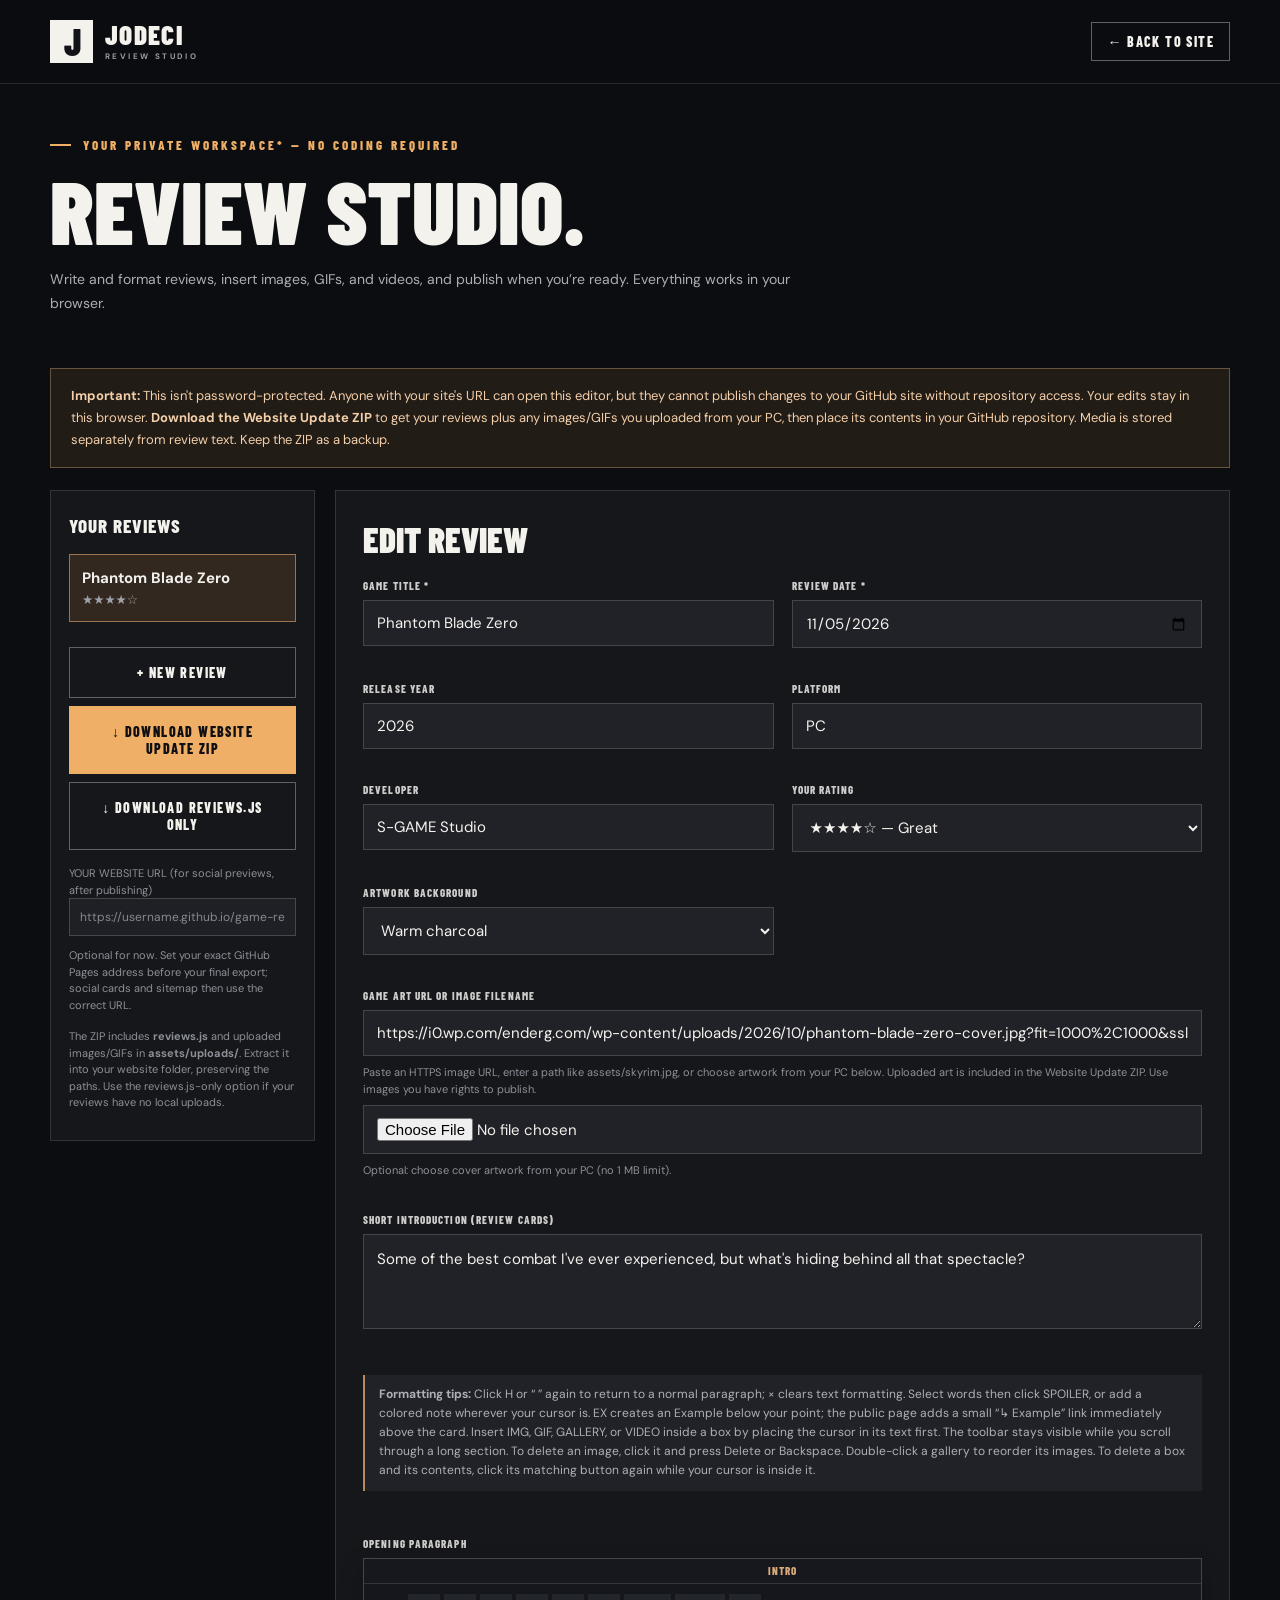
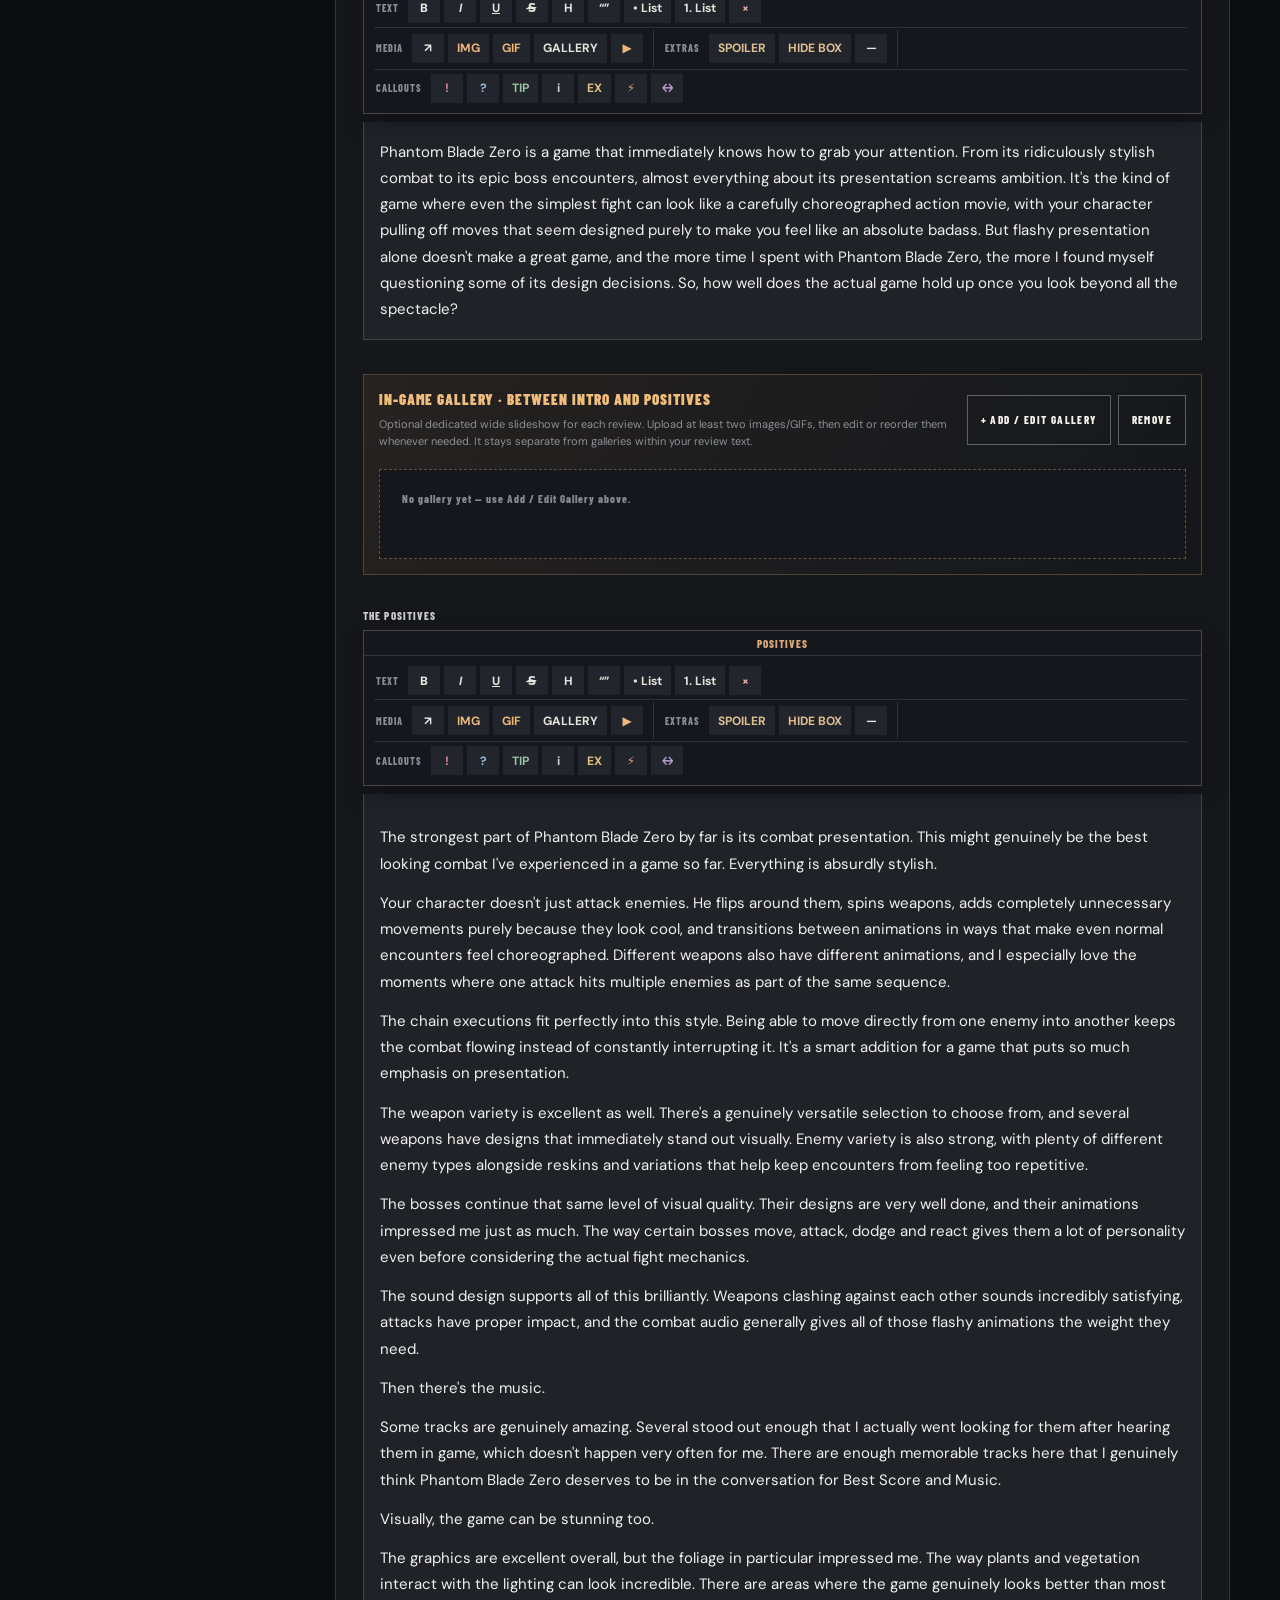
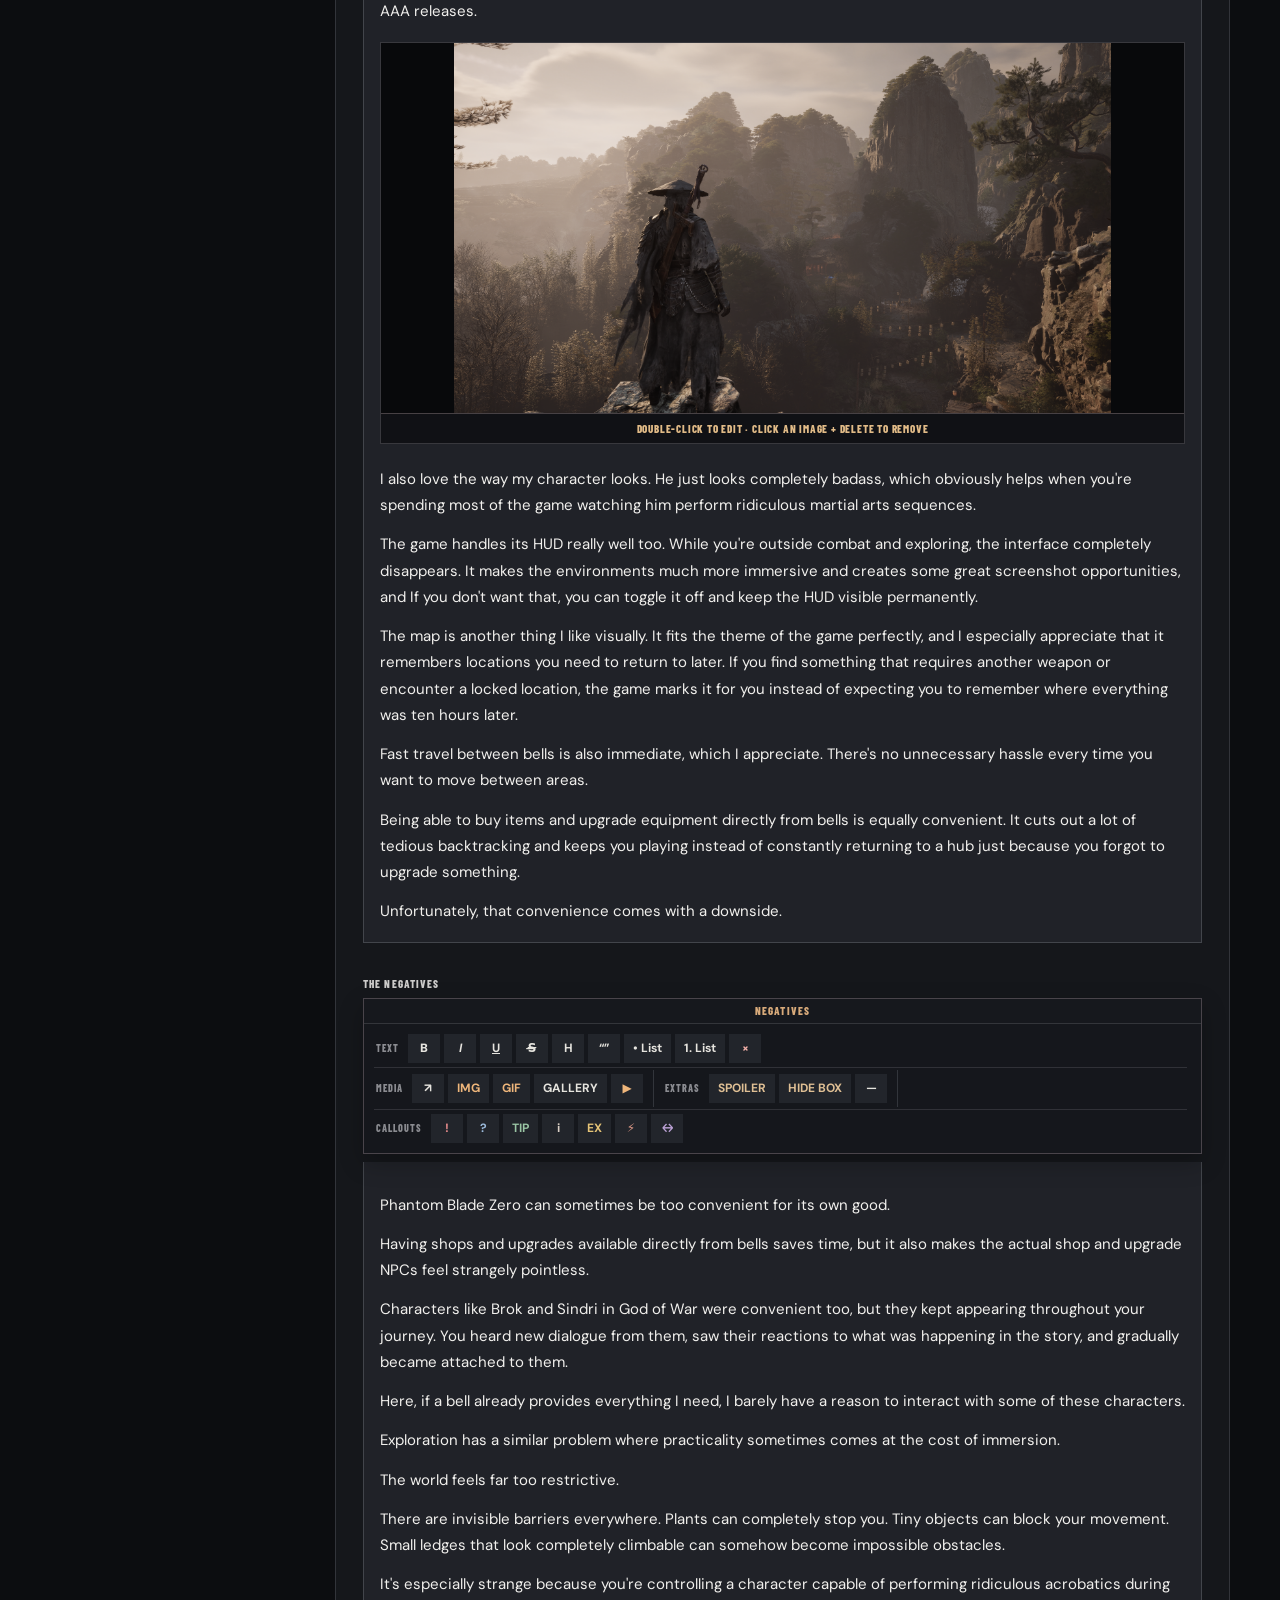
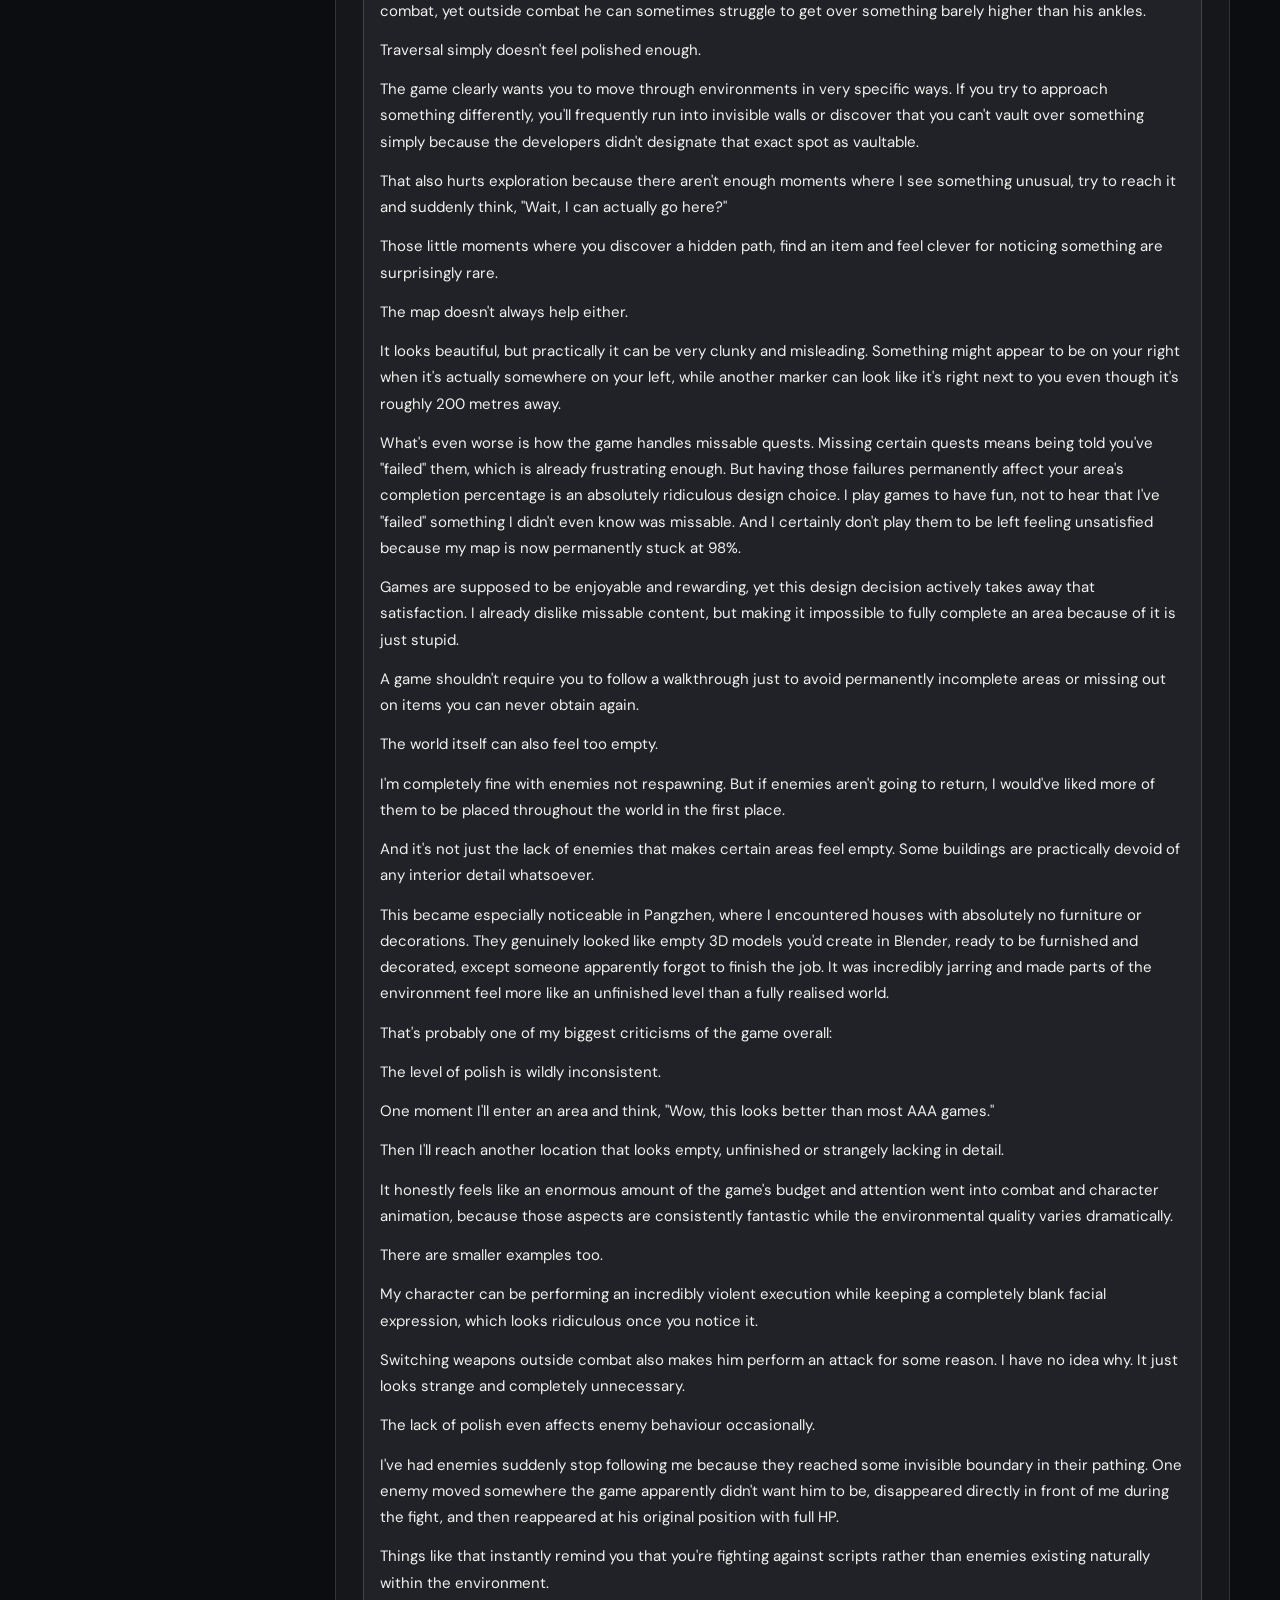
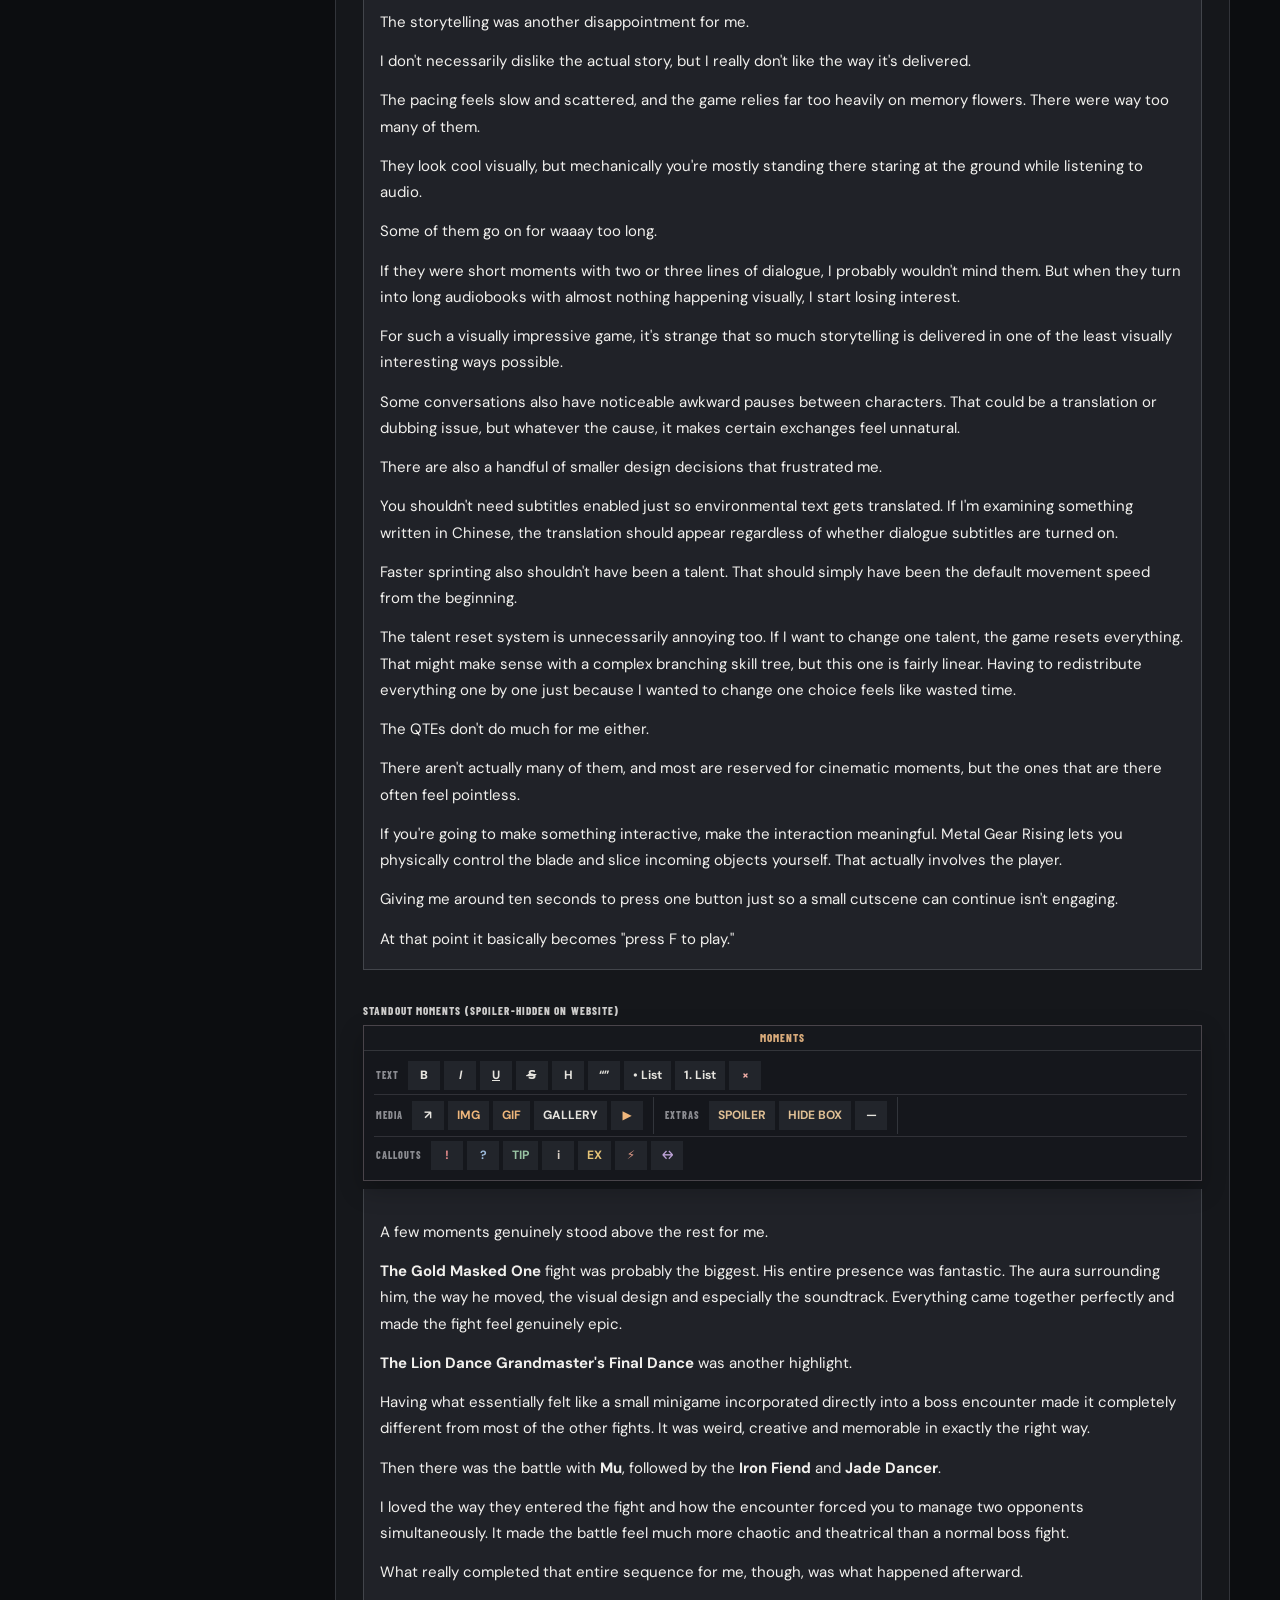
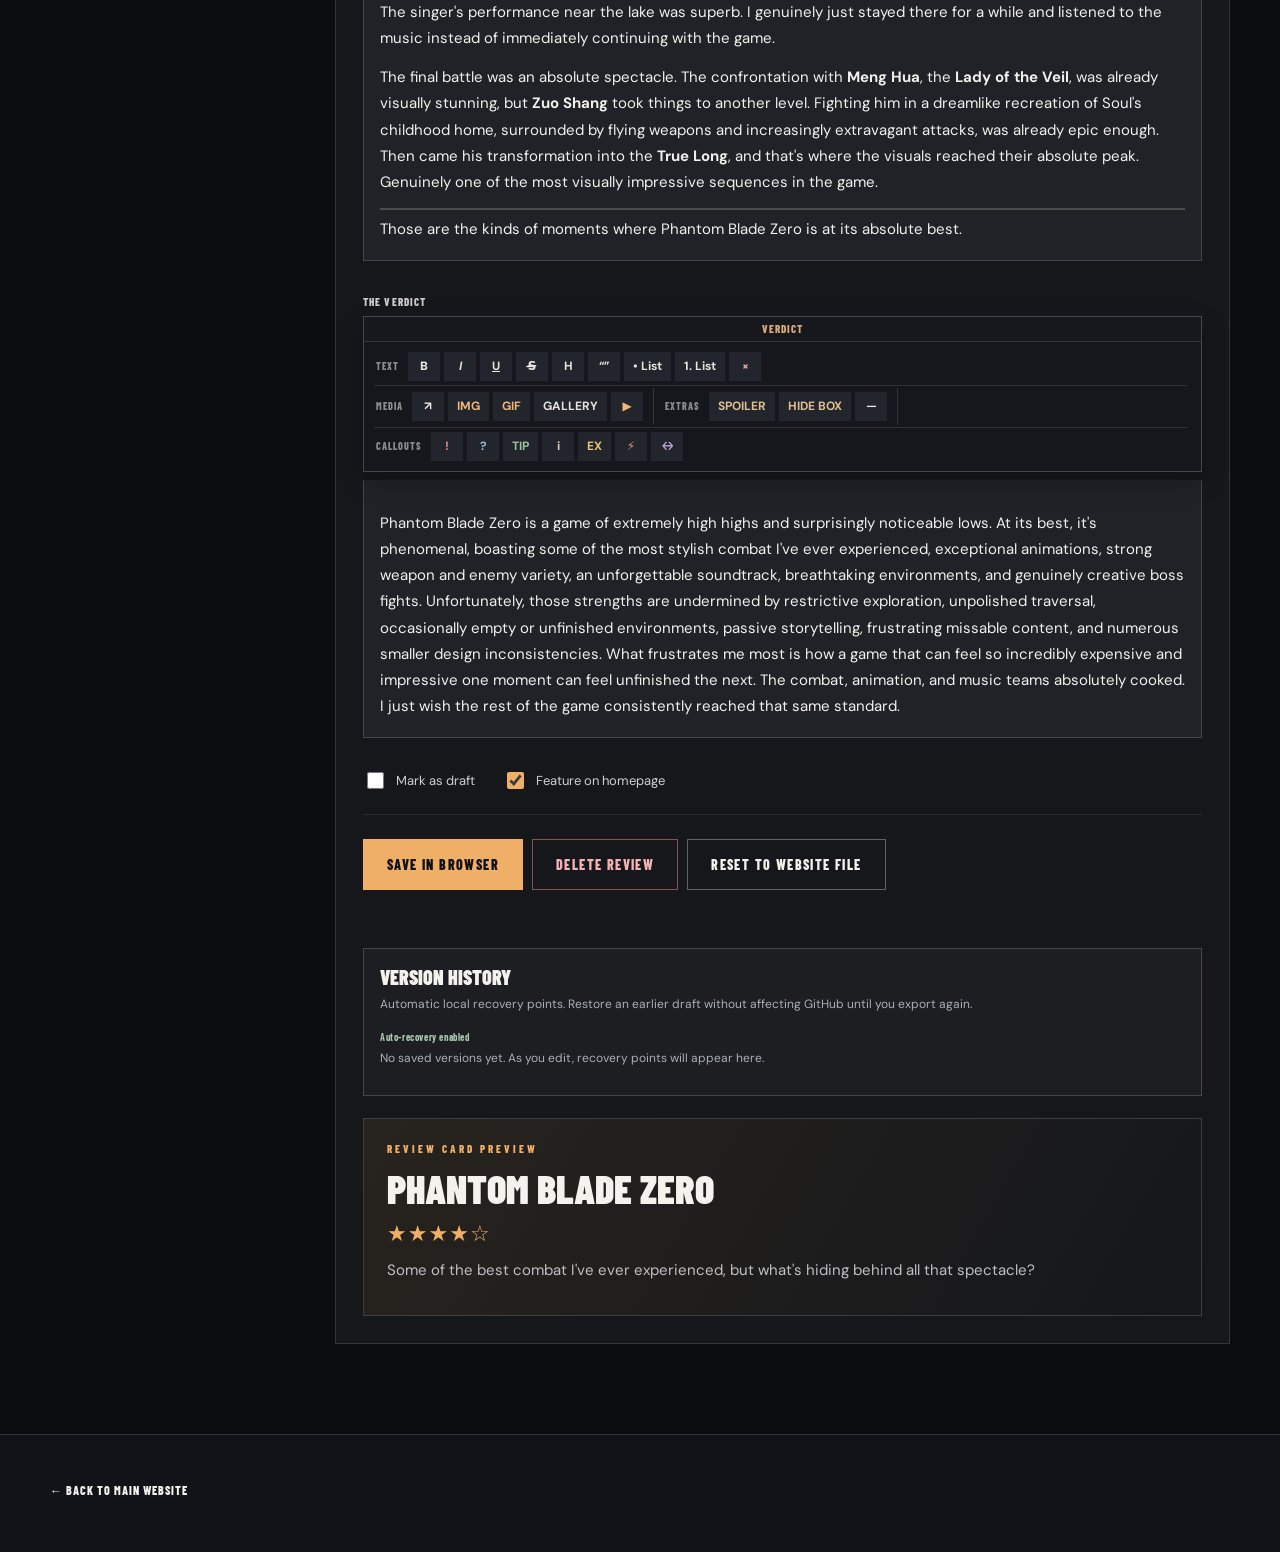
==== studio.html @ 969c372b "Add files via upload" ====
<!doctype html>
<html lang="en">
<head>
  <meta charset="utf-8"><meta name="viewport" content="width=device-width, initial-scale=1"><meta name="theme-color" content="#0c0d10">
  <title>Review Studio — JODECI</title><link rel="icon" href="assets/favicon.svg" type="image/svg+xml">
  <link rel="preconnect" href="https://fonts.googleapis.com"><link rel="preconnect" href="https://fonts.gstatic.com" crossorigin>
  <link href="https://fonts.googleapis.com/css2?family=Barlow+Condensed:wght@500;600;700;800;900&family=DM+Sans:wght@400;500;600;700&display=swap" rel="stylesheet">
  <link rel="stylesheet" href="styles.css"><script defer src="reviews.js"></script><script defer src="richtext.js"></script><script defer src="media-store.js"></script><script defer src="seo-pages.js"></script><script defer src="studio.js"></script>
</head>
<body>
  <header class="site-header"><div class="container header-inner"><a href="index.html#home" class="brand"><span class="brand-mark">J</span><span class="brand-name">JODECI<span class="brand-subtitle">REVIEW STUDIO</span></span></a><a class="btn btn-outline" href="index.html#home" style="min-height:38px;padding:10px 15px">← BACK TO SITE</a></div></header>
  <main class="container"><div class="studio-banner"><span class="eyebrow">YOUR PRIVATE WORKSPACE* — NO CODING REQUIRED</span><h1>REVIEW STUDIO.</h1><p>Write and format reviews, insert images, GIFs, and videos, and publish when you’re ready. Everything works in your browser.</p></div>
  <div class="studio-note"><strong>Important:</strong> This isn't password-protected. Anyone with your site's URL can open this editor, but they cannot publish changes to your GitHub site without repository access. Your edits stay in this browser. <strong>Download the Website Update ZIP</strong> to get your reviews plus any images/GIFs you uploaded from your PC, then place its contents in your GitHub repository. Media is stored separately from review text. Keep the ZIP as a backup.</div>
  <div class="studio-layout"><aside class="studio-sidebar"><h2>YOUR REVIEWS</h2><div class="studio-list" id="studio-list"></div><button class="btn btn-outline" id="add-review" type="button">+ NEW REVIEW</button><button class="btn btn-primary" id="export-package" type="button">↓ DOWNLOAD WEBSITE UPDATE ZIP</button><button class="btn btn-outline" id="export-reviews" type="button">↓ DOWNLOAD REVIEWS.JS ONLY</button><label class="form-hint" for="site-url" style="display:block;margin-top:15px">YOUR WEBSITE URL (for social previews, after publishing)</label><input id="site-url" type="url" placeholder="https://username.github.io/game-reviews/" style="width:100%;padding:10px;background:#1e2026;border:1px solid #47474d;color:#fff;font-size:12px"><p class="form-hint">Optional for now. Set your exact GitHub Pages address before your final export; social cards and sitemap then use the correct URL.</p><p class="form-hint" style="margin-top:15px">The ZIP includes <strong>reviews.js</strong> and uploaded images/GIFs in <strong>assets/uploads/</strong>. Extract it into your website folder, preserving the paths. Use the reviews.js-only option if your reviews have no local uploads.</p></aside>
  <section class="studio-main"><h2 id="editor-heading">EDIT REVIEW</h2><span id="studio-unsaved" class="studio-unsaved" hidden>Unsaved changes</span><form id="review-form" novalidate><div class="studio-form-grid">
    <div class="form-field"><label for="title">Game title *</label><input id="title" name="title" required placeholder="e.g. Skyrim"></div>
    <div class="form-field"><label for="date">Review date *</label><input type="date" id="date" name="date" required></div>
    <div class="form-field"><label for="year">Release year</label><input type="number" id="year" name="year" min="1970" max="2100" placeholder="2026"></div>
    <div class="form-field"><label for="platform">Platform</label><input id="platform" name="platform" placeholder="PC / PS5"></div>
    <div class="form-field"><label for="developer">Developer</label><input id="developer" name="developer" placeholder="Studio name"></div>
    <div class="form-field"><label for="rating">Your rating</label><select id="rating" name="rating"><option value="masterpiece">🌟 — Masterpiece</option><option value="5">★★★★★ — Excellent</option><option value="4">★★★★☆ — Great</option><option value="3">★★★☆☆ — Good</option><option value="2">★★☆☆☆ — Okay</option><option value="1">★☆☆☆☆ — Bad</option><option value="0">☆☆☆☆☆ — Awful</option><option value="abysmal">💩 — Abysmal</option></select></div>
    <div class="form-field"><label for="theme">Artwork background</label><select id="theme" name="theme"><option value="ember">Warm charcoal</option><option value="gold">Golden brown</option><option value="steel">Steel blue</option></select></div>
    <div class="form-field full"><label for="image">Game art URL or image filename</label><input id="image" name="image" placeholder="https://… or assets/my-cover.jpg"><span class="form-hint">Paste an HTTPS image URL, enter a path like assets/skyrim.jpg, or choose artwork from your PC below. Uploaded art is included in the Website Update ZIP. Use images you have rights to publish.</span><input id="cover-file" type="file" accept="image/png,image/jpeg,image/gif,image/webp,image/avif" aria-label="Upload cover artwork from your PC"><span id="cover-file-status" class="form-hint">Optional: choose cover artwork from your PC (no 1 MB limit).</span></div>
    <div class="form-field full"><label for="excerpt">Short introduction (review cards)</label><textarea id="excerpt" name="excerpt" placeholder="One or two lines to hook a reader..."></textarea></div>
    <div class="form-field full"><p class="studio-editor-help"><strong>Formatting tips:</strong> Click H or “ ” again to return to a normal paragraph; × clears text formatting. Select words then click SPOILER, or add a colored note wherever your cursor is. EX creates an Example below your point; the public page adds a small “↳ Example” link immediately above the card. Insert IMG, GIF, GALLERY, or VIDEO inside a box by placing the cursor in its text first. The toolbar stays visible while you scroll through a long section. To delete an image, click it and press Delete or Backspace. Double-click a gallery to reorder its images. To delete a box and its contents, click its matching button again while your cursor is inside it.</p></div>
    <div class="form-field full"><label for="lead">Opening paragraph</label><div id="lead" class="rich-input" contenteditable="true" role="textbox" aria-multiline="true" aria-label="Your opening thoughts..." data-placeholder="Your opening thoughts..."></div></div>
    <div class="form-field full studio-showcase-block"><div class="showcase-editor-heading"><div><label for="showcase">In-game gallery · between intro and Positives</label><p class="form-hint">Optional dedicated wide slideshow for each review. Upload at least two images/GIFs, then edit or reorder them whenever needed. It stays separate from galleries within your review text.</p></div><div class="showcase-actions"><button id="showcase-edit" type="button" class="btn btn-outline">+ ADD / EDIT GALLERY</button><button id="showcase-remove" type="button" class="btn btn-outline">REMOVE</button></div></div><div id="showcase" class="rich-input showcase-input" contenteditable="true" role="group" aria-label="Dedicated review gallery" data-placeholder="No gallery yet — use Add / Edit Gallery above."></div></div>
    <div class="form-field full"><label for="positives">The positives</label><div id="positives" class="rich-input" contenteditable="true" role="textbox" aria-multiline="true" aria-label="What the game did exceptionally well..." data-placeholder="What the game did exceptionally well..."></div></div>
    <div class="form-field full"><label for="negatives">The negatives</label><div id="negatives" class="rich-input" contenteditable="true" role="textbox" aria-multiline="true" aria-label="What disappointed you..." data-placeholder="What disappointed you..."></div></div>
    <div class="form-field full"><label for="moments">Standout moments (spoiler-hidden on website)</label><div id="moments" class="rich-input" contenteditable="true" role="textbox" aria-multiline="true" aria-label="The scenes, bosses and moments that stuck with you..." data-placeholder="The scenes, bosses and moments that stuck with you..."></div></div>
    <div class="form-field full"><label for="overall">The verdict</label><div id="overall" class="rich-input" contenteditable="true" role="textbox" aria-multiline="true" aria-label="Your concluding judgment..." data-placeholder="Your concluding judgment..."></div></div>
    </div><div class="studio-checkboxes"><label><input id="draft" type="checkbox"> Mark as draft</label><label><input id="featured" type="checkbox"> Feature on homepage</label></div>
    <div class="studio-actions"><button type="submit" class="btn btn-primary">SAVE IN BROWSER</button><button id="delete-review" class="btn btn-danger" type="button">DELETE REVIEW</button><button id="clear-drafts" class="btn btn-outline" type="button">RESET TO WEBSITE FILE</button></div><p class="studio-status" id="studio-status" role="status" aria-live="polite"></p></form>
    <div class="studio-revision-panel"><h3>VERSION HISTORY</h3><p>Automatic local recovery points. Restore an earlier draft without affecting GitHub until you export again.</p><div id="studio-autosave-status" class="studio-autosave-status" role="status">Auto-recovery enabled</div><div id="studio-revisions" class="studio-revision-list"></div></div>
    <div class="studio-preview"><div class="section-kicker">REVIEW CARD PREVIEW</div><h3 id="preview-title">YOUR REVIEW</h3><span id="preview-stars" class="starline">★★★★☆</span><p id="preview-excerpt"></p></div>
  </section></div>
    <dialog id="insert-dialog" class="insert-dialog" aria-labelledby="insert-dialog-title">
      <form id="insert-form" class="insert-form" novalidate>
        <div class="insert-heading"><h2 id="insert-dialog-title">INSERT MEDIA</h2><button class="insert-close" type="button" id="insert-close" aria-label="Close">×</button></div>
        <p id="insert-help" class="insert-help"></p>
        <label for="insert-url" id="insert-url-label">URL</label>
        <input type="url" id="insert-url" placeholder="https://…" autocomplete="off">
        <div id="insert-file-group"><label for="insert-file">OR CHOOSE A FILE FROM YOUR PC</label><input id="insert-file" type="file" accept="image/jpeg,image/png,image/gif,image/webp,image/avif"><small>No 1 MB limit. Your file is saved in your browser’s local media library and included in the Website Update ZIP. Very large files can still be limited by browser storage or GitHub.</small></div>
        <div id="insert-caption-group"><label for="insert-caption">IMAGE DESCRIPTION (OPTIONAL)</label><input id="insert-caption" placeholder="Describe the image for accessibility"></div>
        <div id="insert-link-group" hidden><label for="insert-link-text">LINK TEXT (IF NOTHING IS SELECTED)</label><input id="insert-link-text" placeholder="Read more"></div>
        <p id="insert-error" role="alert" class="insert-error" hidden></p>
        <div class="insert-actions"><button type="button" class="btn btn-outline" id="insert-cancel">CANCEL</button><button type="submit" class="btn btn-primary">INSERT</button></div>
      </form>
    </dialog>
    <dialog id="gallery-dialog" class="insert-dialog gallery-dialog" aria-labelledby="gallery-dialog-title">
      <form id="gallery-form" class="insert-form" novalidate>
        <div class="insert-heading"><h2 id="gallery-dialog-title">IMAGE GALLERY</h2><button type="button" class="insert-close" id="gallery-close" aria-label="Close">×</button></div>
        <p class="insert-help">Add multiple images or GIFs. Drag to reorder, edit captions, or use the arrow buttons. Click an image to select it, press Delete to remove it, or double-click the gallery to edit it.</p>
        <label for="gallery-files">UPLOAD IMAGES / GIFS</label>
        <input id="gallery-files" type="file" accept="image/png,image/jpeg,image/gif,image/webp,image/avif" multiple>
        <label for="gallery-urls">OR ADD IMAGE URLS (ONE PER LINE)</label>
        <textarea id="gallery-urls" rows="3" placeholder="https://example.com/screenshot-1.png&#10;https://example.com/screenshot-2.gif"></textarea>
        <button type="button" class="btn btn-outline" id="gallery-add-urls">+ ADD URLS</button>
        <div class="gallery-layout-select"><label for="gallery-layout">GALLERY LAYOUT</label><select id="gallery-layout"><option value="slideshow">Slideshow (autoplay)</option><option value="duo">Side-by-side images</option><option value="grid">Photo grid</option><option value="cinema">Full-width cinematic stack</option></select></div>
        <div id="gallery-items" class="gallery-editor-list" aria-label="Gallery images in display order"></div>
        <p id="gallery-error" class="insert-error" role="alert" hidden></p>
        <div class="insert-actions"><button type="button" class="btn btn-outline" id="gallery-cancel">CANCEL</button><button type="submit" class="btn btn-primary" id="gallery-submit">INSERT GALLERY</button></div>
      </form>
    </dialog>
  </main>
  <footer class="site-footer"><div class="container"><a class="text-link" href="index.html#home">← BACK TO MAIN WEBSITE</a></div></footer>
</body>
</html>
---- styles.css ----
:root {
  --bg: #0c0d10; --panel: #14161b; --panel2: #1b1e24; --line: #292c32;
  --text: #f4f2ed; --muted: #9a9ca3; --accent: #efaf66; --accent2: #ffd4a2;
  --heading: 'Barlow Condensed', Impact, 'Arial Narrow', sans-serif;
  --body: 'DM Sans', system-ui, -apple-system, sans-serif;
}
* {box-sizing: border-box}
html {scroll-behavior: smooth}
body {margin:0;background:var(--bg);color:var(--text);font-family:var(--body);font-size:15px;-webkit-font-smoothing:antialiased}
a {color:inherit;text-decoration:none}
button,input,select,textarea {font:inherit}
button {cursor:pointer}
img {max-width:100%}
[hidden] {display:none !important}
::selection {background:var(--accent);color:#14100c}
:focus-visible {outline:2px solid var(--accent);outline-offset:4px}
.container {width:min(1180px,calc(100% - 64px));margin:auto}
.skip-link {position:absolute;left:10px;top:-55px;padding:10px;background:var(--accent);color:#111;z-index:100}
.skip-link:focus {top:10px}
.announcement {height:31px;background:#222017;color:#d8b991;display:flex;align-items:center;justify-content:center;gap:13px;font-family:var(--heading);font-size:12px;letter-spacing:2.5px;font-weight:700}
.announcement-mid {color:#72624d}
/* All banner text shares one case, weight and type treatment. */
.announcement {text-transform:uppercase}
.site-header {height:84px;border-bottom:1px solid #26282d;background:rgba(12,13,16,.98);position:sticky;top:0;z-index:50;backdrop-filter:blur(14px)}
.header-inner {height:100%;display:flex;align-items:center;justify-content:space-between;gap:20px}
.brand {display:inline-flex;align-items:center;gap:12px;flex-shrink:0}
.brand-mark {width:43px;height:43px;background:var(--text);color:#121317;display:grid;place-items:center;font-family:var(--heading);font-weight:900;font-size:37px;line-height:1;letter-spacing:-2px}
.brand-name {font-family:var(--heading);font-size:27px;line-height:.88;font-weight:900;letter-spacing:1.3px}
.brand-subtitle {font-family:var(--body);font-size:8px;font-weight:700;letter-spacing:2.4px;color:var(--muted);display:block;margin-top:7px}
.desktop-nav {display:flex;align-items:center;gap:37px;height:100%;margin-left:auto;margin-right:auto}
.desktop-nav a,.header-independent,.footer-links,.footer-right,.mobile-nav a {font-size:10px;font-weight:800;letter-spacing:1.6px}
.desktop-nav a {height:100%;display:flex;align-items:center;position:relative;color:#a7a8ad;transition:color .2s}
.desktop-nav a:hover,.desktop-nav a.active {color:var(--text)}
.desktop-nav a.active::after {content:'';position:absolute;bottom:0;height:2px;left:0;right:0;background:var(--accent)}
.header-independent {color:#a2a39f;font-size:9px;white-space:nowrap}
.menu-button {border:1px solid var(--line);background:none;color:var(--text);font-size:25px;display:none;width:40px;height:39px}
.mobile-nav {background:#13151a;border-bottom:1px solid var(--line);padding:15px 32px 22px;display:flex;flex-direction:column;gap:18px}
.mobile-nav a {padding:6px}
.hero {min-height:590px;background:linear-gradient(125deg,#111216 20%,#161616);overflow:hidden;position:relative;border-bottom:1px solid #2b2b2a}
.hero-inner {display:grid;grid-template-columns:51% 49%;min-height:590px;position:relative;z-index:2}
.hero-copy {padding:75px 5px 72px 0;align-self:center;position:relative;z-index:4}
.eyebrow {font-family:var(--heading);font-weight:800;font-size:13px;letter-spacing:3px;color:var(--accent);text-transform:uppercase;display:inline-flex;align-items:center;gap:12px}
.eyebrow::before {content:'';width:21px;height:2px;background:var(--accent)}
.hero-title {font-family:var(--heading);font-weight:900;letter-spacing:-2px;font-size:clamp(72px,8.8vw,135px);line-height:.79;margin:31px 0 20px;text-transform:uppercase}
.hero-title span {color:var(--accent)}
.hero-subline {font-size:18px;line-height:1.7;color:#c3c3c0;max-width:460px;margin:27px 0 35px}
.hero-actions {display:flex;gap:13px;align-items:center;flex-wrap:wrap}
.btn {display:inline-flex;align-items:center;justify-content:center;gap:17px;padding:16px 23px;min-height:50px;font-family:var(--heading);font-size:14px;font-weight:800;letter-spacing:1.4px;text-transform:uppercase;border:1px solid transparent;transition:background .2s,transform .2s,color .2s}
.btn:hover {transform:translateY(-2px)}
.btn-primary {background:var(--accent);color:#101013}
.btn-primary:hover {background:#ffcb8d}
.btn-outline {background:transparent;color:var(--text);border-color:#616164}
.btn-outline:hover {background:#24262a}
.hero-side {position:relative;min-height:590px;display:flex;align-items:end;justify-content:center}
.hero-side::before {content:'';position:absolute;width:830px;height:830px;border-radius:50%;background:radial-gradient(circle,rgba(183,100,41,.29),transparent 64%);top:-140px;left:-100px}
.hero-visual {position:absolute;inset:30px -90px 0 15px;overflow:hidden;border-left:1px solid rgba(255,255,255,.04);background:linear-gradient(142deg,#523c2b,#15191e 55%,#060b10)}
.hero-visual img {width:100%;height:100%;object-fit:cover;object-position:center 45%;opacity:.79;filter:saturate(.67) contrast(1.12)}
.hero-visual::after {content:'';pointer-events:none;position:absolute;inset:0;background:linear-gradient(90deg,#111216 0%,rgba(17,18,22,.26) 31%,rgba(17,18,22,0) 67%),linear-gradient(0deg,#0d0e11,transparent 34%)}
.hero-vertical {position:absolute;right:0;top:38px;writing-mode:vertical-rl;font:700 10px var(--body);letter-spacing:4px;color:#cfb79e;z-index:3}
.hero-feature {position:relative;z-index:3;margin:0 0 43px auto;width:min(395px,93%);background:rgba(14,14,15,.90);padding:23px 25px;border:1px solid #49443e;box-shadow:0 18px 55px rgba(0,0,0,.4)}
.feature-top {display:flex;justify-content:space-between;gap:20px;align-items:center}
.tiny-label {font-family:var(--heading);font-size:11px;font-weight:800;letter-spacing:2px;color:var(--accent)}
.draft-tag {border:1px solid #6c5743;color:#e9bb8d;font-size:9px;font-weight:800;letter-spacing:1.5px;padding:5px 8px;display:inline-block}
.hero-feature h2 {font:900 35px/1 var(--heading);margin:12px 0 9px;text-transform:uppercase}
.hero-feature p {font-size:12px;color:#aeb0af;line-height:1.65;margin:12px 0}
.feature-bottom {margin-top:18px;display:flex;justify-content:space-between;align-items:center;gap:8px;border-top:1px solid #323338;padding-top:15px}
.starline {font-size:22px;white-space:nowrap;letter-spacing:1px;color:var(--accent)}
.starline .star-empty {color:#4b4c50}
.star-caption {font:800 12px var(--heading);letter-spacing:1px;color:#d3d2ce}
.text-link {display:inline-flex;gap:10px;align-items:center;color:var(--text);font:800 12px var(--heading);letter-spacing:1px;text-transform:uppercase}
.text-link:hover {color:var(--accent)}
.section {padding:88px 0}
.section-dark {background:#111318;border-top:1px solid #21242b;border-bottom:1px solid #24262d}
.section-header {display:flex;align-items:end;justify-content:space-between;gap:20px;margin-bottom:30px}
.section-kicker {font:800 11px var(--heading);color:var(--accent);letter-spacing:3px;text-transform:uppercase;margin-bottom:9px}
.section-title {font:900 clamp(42px,5.1vw,70px)/.92 var(--heading);letter-spacing:-.9px;text-transform:uppercase;margin:0}
.section-description {color:var(--muted);line-height:1.75;max-width:570px;font-size:14px}
.review-grid {display:grid;grid-template-columns:repeat(3,minmax(0,1fr));gap:18px}
.review-card {min-width:0;background:var(--panel);border:1px solid #2b2c30;transition:transform .22s,border-color .22s;overflow:hidden}
.review-card:hover {transform:translateY(-4px);border-color:#826143}
.card-image {height:260px;position:relative;overflow:hidden;background:#25282d}
.card-image.gold,.review-art.gold {background:radial-gradient(ellipse at 30% 20%,#8d6433,#24201e 70%,#151414)}
.card-image.ember,.review-art.ember {background:radial-gradient(ellipse at 60% 33%,#6f5140,#20272d 70%,#11151a)}
.card-image.steel,.review-art.steel {background:radial-gradient(ellipse at 50% 20%,#526577,#1c2631 70%,#13171d)}
.card-image img {width:100%;height:100%;object-fit:cover;object-position:50% 35%;opacity:.92;transition:transform .4s}
.review-card:hover .card-image img {transform:scale(1.05)}
.card-image::after {content:'';position:absolute;inset:35% 0 0;background:linear-gradient(transparent,rgba(13,14,16,.76))}
.card-title-overlay {position:absolute;left:20px;right:20px;bottom:17px;font:900 35px/.93 var(--heading);text-transform:uppercase;z-index:1;text-shadow:0 3px 13px rgba(0,0,0,.55)}
.card-body {padding:22px 21px 23px}
.card-kicker {display:flex;justify-content:space-between;gap:10px;align-items:center;color:#a4a4a6;font-size:10px;font-weight:700;letter-spacing:1.4px;text-transform:uppercase}
.card-excerpt {font-size:13px;line-height:1.68;color:#bfc0c1;min-height:64px;margin:15px 0 17px}
.card-bottom {border-top:1px solid #31343b;padding-top:17px;display:flex;align-items:center;justify-content:space-between;gap:8px}
.card-bottom .starline {font-size:18px}
.card-bottom .text-link {font-size:11px}
.empty-card {padding:35px 26px;min-height:390px;background:repeating-linear-gradient(-45deg,#16181c,#16181c 2px,#191b20 2px,#191b20 7px);border:1px dashed #55545a;display:flex;flex-direction:column;justify-content:space-between}
.empty-plus {font:800 70px/1 var(--heading);color:#7f7062}
.empty-card h3 {font:900 32px/1 var(--heading);margin:0 0 8px;text-transform:uppercase}
.empty-card p {font-size:13px;line-height:1.7;color:var(--muted)}
.statement {display:grid;grid-template-columns:1.2fr .8fr;gap:68px;align-items:center}
.statement-title {font:900 clamp(52px,7vw,100px)/.87 var(--heading);text-transform:uppercase;letter-spacing:-1px;margin:17px 0 22px}
.statement-title em {font-style:normal;color:var(--accent)}
.statement p {font-size:15px;color:#afb1b4;line-height:1.9;max-width:550px}
.manifesto {border-left:2px solid var(--accent);padding:12px 0 15px 34px}
.manifesto-quote {font:700 clamp(25px,3.4vw,41px)/1.19 var(--heading);text-transform:uppercase;letter-spacing:.2px;margin:0}
.manifesto-caption {font-size:10px;letter-spacing:1.5px;font-weight:800;color:var(--accent);display:block;margin-top:20px}
.ticker {border-top:1px solid #33353a;border-bottom:1px solid #33353a;overflow:hidden;white-space:nowrap;color:#6a6c72;font:900 19px var(--heading);letter-spacing:3px;padding:17px 0;text-align:center}
.ticker b {color:var(--accent);padding:0 30px}
.page-hero {padding:82px 0 40px;background:radial-gradient(ellipse at right,#25201b,#0c0d10 64%);border-bottom:1px solid var(--line)}
.page-title {font:900 clamp(66px,10vw,128px)/.82 var(--heading);letter-spacing:-1px;text-transform:uppercase;margin:20px 0}
.page-hero p {color:var(--muted);max-width:560px;line-height:1.75}
.archive-toolbar {display:grid;grid-template-columns:minmax(170px,1fr) 160px 150px;gap:12px;margin:35px 0 15px}
.field,.select-field {background:#1a1c21;color:#f1f0ed;border:1px solid #393c43;padding:15px 17px;border-radius:0;outline:none;min-height:50px;width:100%}
.field:focus,.select-field:focus {border-color:var(--accent)}
input::placeholder,textarea::placeholder {color:#85888e}
.result-count {font:800 11px var(--heading);letter-spacing:1.5px;color:var(--muted);margin:0 0 23px;text-transform:uppercase}
.empty-results {text-align:center;padding:90px 20px;color:var(--muted);border:1px dashed #43454c}
.empty-results h3 {font:900 37px var(--heading);color:var(--text);margin:0 0 8px}
.article-back {display:inline-flex;gap:10px;align-items:center;color:var(--accent);font:800 12px var(--heading);letter-spacing:1.4px;text-transform:uppercase;margin:30px 0}
.article-top {padding:31px 0 60px}
.article-grid {display:grid;grid-template-columns:minmax(0,1.2fr) minmax(280px,.8fr);gap:60px;align-items:center}
.article-eyebrow {font:800 12px var(--heading);color:var(--accent);letter-spacing:2.8px;text-transform:uppercase}
.article-title {font:900 clamp(72px,9.5vw,125px)/.8 var(--heading);text-transform:uppercase;letter-spacing:-1px;margin:25px 0}
.article-intro {font-size:17px;line-height:1.85;color:#bbbec2;max-width:680px;margin:26px 0}
.article-meta {font-size:10px;letter-spacing:1.3px;text-transform:uppercase;color:#afb1b2;display:flex;gap:11px;flex-wrap:wrap;align-items:center}
.article-meta .meta-separator {color:#707177}
.article-score {display:flex;align-items:center;gap:18px;padding:22px 0;border-top:1px solid var(--line);border-bottom:1px solid var(--line);max-width:460px;margin:35px 0}
.article-score-number {font:900 70px/.8 var(--heading);letter-spacing:-2px;color:var(--accent)}
.article-score-number small {font-size:25px;color:#888a8d}
.article-score-label {font:900 19px var(--heading);letter-spacing:1px;text-transform:uppercase}
.article-score .starline {font-size:19px;margin-top:7px;display:block}
.review-art {height:520px;position:relative;overflow:hidden;border:1px solid #3f4146}
.review-art img {width:100%;height:100%;object-fit:cover;object-position:center;opacity:.9}
.review-art::after {content:'';position:absolute;inset:45% 0 0;background:linear-gradient(transparent,rgba(10,11,14,.78))}
.review-art-title {font:900 clamp(35px,4vw,59px)/.9 var(--heading);position:absolute;bottom:24px;left:25px;right:25px;z-index:2;text-transform:uppercase;text-shadow:0 3px 16px #000}
.article-content {border-top:1px solid #292c31;background:#121419;padding:75px 0 115px}
.article-layout {display:grid;grid-template-columns:220px minmax(0,720px);gap:75px;align-items:start}
.article-toc {position:sticky;top:115px;display:flex;flex-direction:column;gap:7px}
.article-toc-heading {font:900 14px var(--heading);letter-spacing:1.6px;color:var(--muted);margin:0 0 12px}
.article-toc a {font-size:12px;color:#9b9ea5;padding:9px 0;border-bottom:1px solid #292c31}
.article-toc a:hover {color:var(--accent)}
.article-section {scroll-margin-top:115px;border-bottom:1px solid #33353a;padding:0 0 36px;margin:0 0 48px}
.article-section h2 {font:900 clamp(38px,5vw,53px) var(--heading);letter-spacing:.2px;text-transform:uppercase;margin:0 0 22px}
.article-section h2 span {color:var(--accent);font-size:16px;vertical-align:top;letter-spacing:1px;margin-right:17px}
.article-section p {font-size:15px;line-height:2;color:#c5c6c7;margin:0 0 19px}
.article-section p:last-child {margin-bottom:0}
.article-overall {scroll-margin-top:115px;border:1px solid #74624d;background:linear-gradient(135deg,#272016,#18191c);padding:38px 34px}
.article-overall h2 {font:900 45px var(--heading);text-transform:uppercase;margin:0 0 15px}
.article-overall p {color:#e6ddd3;line-height:1.9;font-size:15px}
.article-overall .starline {font-size:28px;margin-top:20px;display:block}
.article-overall .star-caption {display:block;font:900 clamp(30px,4vw,41px)/1 var(--heading);letter-spacing:.8px;text-transform:uppercase;color:#f0e9dd;margin-top:7px}
.related-section {padding:75px 0}
/* Subtle item-rarity-inspired palette: deep red -> greys -> green -> blue -> purple -> orange -> gold. */
.rating-section {padding-top:65px}
.rating-list {list-style:none;padding:0;margin:34px 0 0;display:grid;grid-template-columns:1fr;border:1px solid #383a3e;background:#17191d}
.rating-row {
  --rarity-rgb:145,149,156;
  --rarity:#a6abb3;
  position:relative;display:grid;grid-template-columns:220px 1fr;align-items:center;
  gap:35px;min-height:66px;padding:11px 36px;
  border-bottom:1px solid #33353b;
  background:linear-gradient(93deg,rgba(var(--rarity-rgb),.135) 0%,rgba(var(--rarity-rgb),.055) 42%,rgba(var(--rarity-rgb),0) 88%);
}
.rating-row::before {content:'';position:absolute;left:0;top:0;bottom:0;width:3px;background:rgba(var(--rarity-rgb),.45)}
.rating-row:last-child {border-bottom:0}
.rating-row .rating-symbol {font-size:27px;letter-spacing:3px;color:var(--rarity);white-space:nowrap;line-height:1.1}
.rating-row h3 {font:900 31px/1 var(--heading);text-transform:uppercase;letter-spacing:.4px;margin:0;color:color-mix(in srgb,var(--rarity) 22%,var(--text))}
.rating-row--abysmal {--rarity-rgb:142,54,66;--rarity:#bd7780}
.rating-row--awful {--rarity-rgb:95,101,112;--rarity:#9a9ea7}
.rating-row--bad {--rarity-rgb:162,166,174;--rarity:#b8b9bf}
.rating-row--okay {--rarity-rgb:67,136,88;--rarity:#80b58d}
.rating-row--good {--rarity-rgb:61,113,179;--rarity:#85b4e3}
.rating-row--great {--rarity-rgb:120,80,160;--rarity:#bc9bdf}
.rating-row--excellent {--rarity-rgb:174,109,52;--rarity:#ddb07a}
.rating-row--masterpiece {--rarity-rgb:170,143,56;--rarity:#f0d77e}
.rating-row--abysmal .rating-symbol,.rating-row--masterpiece .rating-symbol {font-size:29px}
.site-footer {border-top:1px solid #303238;background:#111318;padding:45px 0 52px}
.footer-grid {display:grid;grid-template-columns:1fr 1fr 1fr;gap:35px;align-items:start}
.site-footer p {color:var(--muted);font-size:12px;margin:15px 0 0}
.footer-links {display:flex;flex-direction:column;gap:14px;color:#c5c4c4}
.footer-links a:hover,.footer-studio:hover {color:var(--accent)}
.footer-right {display:flex;flex-direction:column;gap:12px;align-items:flex-end;color:#8f9297;font-size:10px}
.footer-studio {color:#cfab85;margin-top:7px}
/* Review Studio */
.studio-banner {padding:47px 0 28px}
.studio-banner h1 {font:900 clamp(54px,7vw,95px)/.87 var(--heading);text-transform:uppercase;margin:18px 0}
.studio-banner p {font-size:14px;color:#acafb2;line-height:1.75;max-width:740px}
.studio-note {margin:10px 0 22px;padding:16px 20px;border:1px solid #67543e;color:#f3cfaa;background:#221c16;font-size:13px;line-height:1.7}
.studio-layout {display:grid;grid-template-columns:265px minmax(0,1fr);gap:20px;align-items:start;padding-bottom:90px}
.studio-sidebar,.studio-main {background:#15171b;border:1px solid #32343a}
.studio-sidebar {padding:18px;position:sticky;top:104px}
.studio-sidebar h2 {font:800 19px var(--heading);letter-spacing:1px;margin:5px 0 17px}
.studio-list {display:flex;flex-direction:column;gap:7px;margin-bottom:17px}
.studio-list button {border:1px solid transparent;background:#22252a;color:#f1f0ed;text-align:left;padding:13px 12px;display:flex;flex-direction:column;gap:4px}
.studio-list button:hover,.studio-list button.selected {border-color:#9a754e;background:#33281f}
.studio-list small {color:#a0a3aa}
.studio-sidebar .btn {width:100%;margin-top:8px}
.studio-main {padding:27px}
.studio-main h2 {font:900 35px var(--heading);margin:0 0 19px;text-transform:uppercase}
.studio-form-grid {display:grid;grid-template-columns:1fr 1fr;gap:18px}
.form-field {display:flex;flex-direction:column;gap:8px;margin-bottom:16px;min-width:0}
.form-field label {font:800 11px var(--heading);letter-spacing:1.1px;color:#cdcccb;text-transform:uppercase}
.form-field input,.form-field select,.form-field textarea {width:100%;background:#202228;border:1px solid #42454b;color:var(--text);padding:12px 13px;border-radius:0;outline:none}
.form-field input:focus,.form-field textarea:focus,.form-field select:focus {border-color:var(--accent)}
.form-field textarea {min-height:95px;line-height:1.65;resize:vertical}
.form-field textarea.big {min-height:160px}
.form-field.full {grid-column:1/-1}
.form-hint {color:#8c9097;font-size:11px;line-height:1.5}
.studio-checkboxes {display:flex;gap:28px;flex-wrap:wrap;margin:15px 0 22px}
.studio-checkboxes label {display:flex;align-items:center;gap:9px;font-size:13px;color:#d0cfd0}
.studio-checkboxes input {accent-color:var(--accent);width:17px;height:17px}
.studio-actions {display:flex;flex-wrap:wrap;gap:9px;padding:24px 0 8px;border-top:1px solid var(--line)}
.btn-danger {border-color:#825353;color:#f4b3b3;background:transparent}
.btn-danger:hover {background:#362223}
.studio-status {margin:12px 0;color:#d3ac79;font-size:13px;min-height:18px}
.studio-preview {border:1px solid #3c3e45;margin-top:22px;padding:23px;background:linear-gradient(120deg,#27231e,#15171b)}
.studio-preview h3 {font:900 40px var(--heading);text-transform:uppercase;margin:7px 0}
.studio-preview p {color:#bfc0c3;line-height:1.65;margin:10px 0}
.studio-preview .starline {font-size:22px}
@media(max-width:1100px){.desktop-nav {gap:20px}.header-independent {display:none}.hero-title {font-size:100px}.hero-visual {right:-45px}.article-layout {gap:40px}.section {padding:65px 0}}
@media(max-width:760px){
  .container {width:calc(100% - 36px)}
  .site-header {height:68px}.brand-mark {width:37px;height:37px;font-size:32px}.brand-name {font-size:23px}
  .desktop-nav {display:none}.menu-button {display:block}.announcement {font-size:10px;letter-spacing:1.4px}
  .hero {min-height:auto}.hero-inner {display:flex;flex-direction:column;min-height:auto}
  .hero-copy {padding:53px 0 15px}.hero-title {font-size:clamp(74px,17vw,117px);margin:22px 0 12px}
  .hero-subline {font-size:15px;max-width:410px;margin:21px 0 27px}
  .hero-side {min-height:420px;align-items:end}.hero-visual {inset:10px -18px 0 -18px;opacity:.8}.hero-visual::after {background:linear-gradient(0deg,#101115 0%,transparent 65%)}
  .hero-vertical {display:none}.hero-feature {margin-bottom:25px;margin-right:0;width:min(370px,100%);padding:20px}
  .section {padding:60px 0}.section-header {align-items:start}.section-title {font-size:51px}.review-grid {grid-template-columns:repeat(2,minmax(0,1fr));gap:13px}
  .card-image {height:205px}.card-title-overlay {font-size:27px}.card-body {padding:18px 15px}.card-excerpt {font-size:12px}
  .empty-card {min-height:340px}.statement {grid-template-columns:1fr;gap:35px}.statement-title {font-size:75px}.manifesto {padding-left:24px}
  .page-hero {padding:58px 0 33px}.page-title {font-size:75px}.archive-toolbar {grid-template-columns:1fr 1fr}.archive-toolbar .field {grid-column:1/-1}
  .article-grid {grid-template-columns:1fr;gap:23px}.article-title {font-size:clamp(74px,14vw,115px)}.review-art {height:370px}.article-top {padding-bottom:35px}
  .article-layout {grid-template-columns:1fr;gap:30px}.article-toc {position:static;display:flex;flex-direction:row;flex-wrap:wrap;gap:6px 15px}.article-toc-heading {width:100%}.article-toc a {font-size:11px}
  .article-content {padding:50px 0 70px}
  .footer-grid {grid-template-columns:1fr 1fr}.footer-right {align-items:start}
  .studio-layout {grid-template-columns:1fr}.studio-sidebar {position:static}.studio-list {display:grid;grid-template-columns:repeat(2,1fr)}
}
@media(max-width:500px){
  .container {width:calc(100% - 30px)}
  .announcement {font-size:9px;letter-spacing:1px;gap:7px}.announcement-mid {display:inline}.brand-subtitle {font-size:7px}
  .hero-title {font-size:clamp(71px,17vw,93px)}.hero-side {min-height:375px}.hero-feature h2 {font-size:30px}
  .btn {font-size:12px;padding:14px 17px;gap:10px}.section-header {flex-direction:column;gap:16px}
  .review-grid {grid-template-columns:1fr}.card-image {height:300px}.card-title-overlay {font-size:38px}.card-excerpt {min-height:0}
  .empty-card {min-height:215px}.empty-plus {font-size:54px}.statement-title {font-size:66px}.ticker {font-size:15px}
  .archive-toolbar {grid-template-columns:1fr}.archive-toolbar .field {grid-column:auto}.page-title {font-size:68px}
  .article-title {font-size:73px}.review-art {height:385px}.article-score-number {font-size:58px}.article-section h2 {font-size:38px}
  .article-overall {padding:28px 21px}.rating-row {grid-template-columns:135px 1fr;gap:8px;min-height:58px;padding:9px 13px}.rating-row .rating-symbol {font-size:20px;letter-spacing:0}.rating-row h3 {font-size:25px}.rating-section {padding-top:38px}
  .footer-grid {grid-template-columns:1fr;gap:27px}.footer-right {align-items:start}
  .studio-main {padding:19px 14px}.studio-form-grid {grid-template-columns:1fr}.studio-list {grid-template-columns:1fr}
}
@media(prefers-reduced-motion:reduce){*,*::before,*::after{scroll-behavior:auto!important;transition:none!important}}
.spoiler-details {border:1px solid #574b3a;background:#1d1b19;padding:18px 21px}
.spoiler-details summary {cursor:pointer;color:var(--accent);font:800 13px var(--heading);letter-spacing:1.2px;list-style:none}
.spoiler-details summary::before {content:'+';margin-right:12px;font-size:17px}
.spoiler-details[open] summary::before {content:'−'}
.spoiler-body {padding-top:22px}

/* Original artwork placeholders stay visible when remote promotional images are unavailable. */
.hero-visual.ember,.card-image.ember,.review-art.ember {background-image:linear-gradient(0deg,rgba(10,12,16,.45),transparent 60%),url('assets/phantom-abstract.svg');background-position:center;background-size:cover}
.hero-visual.gold,.card-image.gold,.review-art.gold {background-image:linear-gradient(0deg,rgba(10,12,16,.45),transparent 60%),url('assets/bond-abstract.svg');background-position:center;background-size:cover}
.hero-visual.steel,.card-image.steel,.review-art.steel {background-image:linear-gradient(130deg,#526577,#1c2631 60%,#10141b);background-size:cover}

.star-caption {margin-left:9px}

@media(max-width:360px){.announcement {font-size:8.5px;letter-spacing:.6px;gap:6px}}

@media(max-width:380px){
  .rating-row {grid-template-columns:106px minmax(0,1fr);gap:7px;padding-left:10px;padding-right:10px}
  .rating-row h3 {font-size:22px}
  .rating-row .rating-symbol {font-size:18px}
}
@media(max-width:360px){.page-title {font-size:58px}}

/* v8: Rich-text review content (on published articles and inside Review Studio). */
.rich-content {min-width:0;overflow-wrap:anywhere}
.rich-content a {color:#f5bd81;text-decoration:underline;text-decoration-color:#8e6947;text-underline-offset:3px}
.rich-content a:hover {color:#ffd4a2}
.rich-content h3 {font:800 clamp(22px,3vw,30px)/1.15 var(--heading);text-transform:uppercase;letter-spacing:.4px;color:#efece5;margin:30px 0 14px}
.rich-content ul,.rich-content ol {color:#c5c6c7;margin:12px 0 25px;padding-left:25px;line-height:1.95}
.rich-content li {padding-left:3px;margin-bottom:7px}
.rich-content blockquote {border-left:3px solid #a3764c;padding:8px 0 8px 21px;margin:23px 0;color:#ddd2c4;font-style:italic;background:linear-gradient(90deg,rgba(175,119,65,.09),transparent)}
.rich-content blockquote p {margin:0}
.rich-content s {color:#a1a2a5}
.rich-content .review-media {display:block;margin:29px 0 31px;max-width:100%;padding:0;border:1px solid #383b40;background:#0e1013;overflow:hidden}
.rich-content .review-media img,.rich-content .review-media video {width:100%;max-height:630px;display:block;object-fit:contain;background:#090b0e}
.rich-content .review-media:has(iframe) {aspect-ratio:16/9}
.rich-content .review-media iframe {display:block;width:100%;height:100%;min-height:215px;border:0;background:#090b0e}
.rich-content img:not(.review-media img),.rich-content video:not(.review-media video) {max-width:100%;height:auto}
.article-intro.rich-content p {color:inherit;font-size:inherit;line-height:inherit}
.article-intro.rich-content .review-media {margin:20px 0}
.article-intro.rich-content .review-media img {max-height:420px}

.rich-input {background:#202228;border:1px solid #42454b;color:#f1f0ed;padding:17px 16px;min-height:170px;outline:0;line-height:1.75;overflow-wrap:anywhere;cursor:text}
.rich-input:focus {border-color:var(--accent)}
.rich-input:empty::before {content:attr(data-placeholder);color:#85888e;pointer-events:none}
.rich-input p {margin:0 0 13px}
.rich-input p:last-child {margin-bottom:0}
.rich-input h3 {font:800 25px var(--heading);letter-spacing:.5px;text-transform:uppercase;margin:18px 0 9px}
.rich-input ul,.rich-input ol {padding-left:24px;margin:11px 0}
.rich-input blockquote {margin:15px 0;padding-left:15px;border-left:3px solid var(--accent);color:#d0c0af}
.rich-input a {color:var(--accent);text-decoration:underline}
.rich-input .review-media {max-width:100%;margin:15px 0 20px;display:block;border:1px solid #4c4b4b;background:#101115}
.rich-input .review-media img,.rich-input .review-media video {display:block;max-width:100%;max-height:420px;margin:auto}
.rich-input .review-media:has(iframe) {aspect-ratio:16/9}
.rich-input iframe {display:block;width:100%;height:100%;min-height:190px;border:0}
.rich-input [contenteditable=false] {cursor:default}
.rich-toolbar {display:flex;align-items:center;flex-wrap:wrap;gap:4px;padding:8px;background:#15171c;border:1px solid #42454b;border-bottom:0}
.rich-tool {min-width:32px;min-height:32px;padding:5px 8px;background:#22252b;border:1px solid transparent;color:#e6e4de;font:700 12px var(--body);white-space:nowrap}
.rich-tool:hover,.rich-tool:focus-visible {border-color:#a1784f;background:#383029;color:#ffd5a7}
.rich-tool[data-cmd=bold] {font-weight:900}
.rich-tool[data-cmd=italic] {font-style:italic}
.rich-tool[data-cmd=underline] {text-decoration:underline}
.rich-tool[data-cmd=strikeThrough] {text-decoration:line-through}
.rich-tool[data-cmd=image],.rich-tool[data-cmd=gif],.rich-tool[data-cmd=video] {color:#efb67b}
.insert-dialog {width:min(490px,calc(100% - 24px));padding:0;border:1px solid #7d674e;background:#17191e;color:var(--text);box-shadow:0 25px 90px rgba(0,0,0,.7)}
.insert-dialog::backdrop {background:rgba(0,0,0,.76)}
.insert-form {display:flex;flex-direction:column;gap:10px;padding:22px}
.insert-heading {display:flex;justify-content:space-between;align-items:center;gap:14px;margin-bottom:4px}
.insert-heading h2 {font:900 29px var(--heading);text-transform:uppercase;letter-spacing:.6px;margin:0}
.insert-close {color:var(--text);font-size:27px;border:0;background:transparent;line-height:1}
.insert-form label {font:800 11px var(--heading);letter-spacing:1.1px;text-transform:uppercase;color:#d2c4b5}
.insert-form input {width:100%;padding:12px 13px;border:1px solid #45464d;background:#23252b;color:var(--text);outline:0}
.insert-form input:focus {border-color:var(--accent)}
.insert-form #insert-file-group,.insert-form #insert-caption-group,.insert-form #insert-link-group {display:flex;flex-direction:column;gap:8px;margin-top:10px}
.insert-form #insert-file-group[hidden],.insert-form #insert-caption-group[hidden],.insert-form #insert-link-group[hidden] {display:none}
.insert-form input[type=file] {font-size:12px;padding:10px}
.insert-form small,.insert-help {color:#9c9fa6;font-size:12px;line-height:1.6;margin:0}
.insert-error {margin:0;color:#ffc7b8;font-size:12px;line-height:1.6}
.insert-actions {display:flex;justify-content:flex-end;gap:8px;flex-wrap:wrap;margin-top:14px}
.insert-actions .btn {min-height:41px;padding:11px 16px}
@media(max-width:500px){
  .rich-toolbar {gap:3px;padding:6px}
  .rich-tool {padding:5px;min-width:31px;font-size:11px}
  .rich-input {padding:13px}
  .rich-content .review-media iframe {min-height:165px}
}

/* v9: editorial callouts, in-line spoilers, collapsible spoiler cards and dividers */
.review-callout {
  --callout-ink:#eab778;--callout-wash:rgba(186,122,58,.085);--callout-edge:rgba(186,122,58,.4);
  display:grid;grid-template-columns:37px minmax(0,1fr);gap:15px;
  padding:19px 20px;margin:24px 0;
  border:1px solid var(--callout-edge);border-left:3px solid var(--callout-ink);
  background:linear-gradient(108deg,var(--callout-wash),rgba(17,19,24,.7) 76%);
  border-radius:3px;min-width:0
}
.callout--important {--callout-ink:#e58b8b;--callout-wash:rgba(172,49,56,.13);--callout-edge:rgba(213,84,92,.37)}
.callout--question {--callout-ink:#91b2d9;--callout-wash:rgba(72,123,183,.11);--callout-edge:rgba(112,157,207,.3)}
.callout--tip {--callout-ink:#9bc7a8;--callout-wash:rgba(58,126,81,.10);--callout-edge:rgba(106,170,129,.27)}
.callout--note {--callout-ink:#b4b9cc;--callout-wash:rgba(102,116,153,.09);--callout-edge:rgba(152,157,179,.26)}
.callout--example {--callout-ink:#dbbd89;--callout-wash:rgba(156,118,70,.11);--callout-edge:rgba(207,168,117,.3)}
.callout--highlight {--callout-ink:#e7c479;--callout-wash:rgba(204,167,58,.12);--callout-edge:rgba(222,185,99,.34)}
.callout--hot {--callout-ink:#dc9586;--callout-wash:rgba(172,65,61,.10);--callout-edge:rgba(206,116,103,.27)}
.callout--comparison {--callout-ink:#bc9dd7;--callout-wash:rgba(115,76,151,.11);--callout-edge:rgba(163,119,196,.26)}
.review-callout .callout-icon {
  display:flex;align-items:center;justify-content:center;align-self:start;
  width:34px;height:34px;border:1px solid var(--callout-edge);
  border-radius:3px;background:var(--callout-wash);
  color:var(--callout-ink);font:900 21px/1 var(--heading);user-select:none
}
.review-callout .callout-copy {min-width:0;color:#d8d5cf;line-height:1.75}
.review-callout .callout-label {display:block;color:var(--callout-ink);font:800 17px/1.15 var(--heading);letter-spacing:1.2px;margin:1px 0 9px}
.review-callout .callout-copy p {margin:0 0 10px;color:inherit;line-height:inherit}
.review-callout .callout-copy p:last-child {margin-bottom:0}
.review-callout .callout-copy ul,.review-callout .callout-copy ol {margin:10px 0}
.review-callout .callout-copy h3 {margin:10px 0}
.rich-content .review-callout a {color:var(--callout-ink)}
.rich-input .review-callout {margin:16px 0;padding:15px;}
.rich-input .review-callout .callout-label {user-select:none}
.rich-input .review-callout:focus-within {outline:1px dotted var(--callout-ink)}
/* Side-by-side comparison now has two genuinely separate editable columns. */
.review-callout .compare-grid {display:grid;grid-template-columns:repeat(2,minmax(0,1fr));gap:10px;margin-top:11px}
.review-callout .compare-panel {min-width:0;background:rgba(15,17,23,.45);border:1px solid var(--callout-edge);padding:13px 14px}
.review-callout .compare-title {display:block;color:var(--callout-ink);font:800 14px/1.3 var(--heading);letter-spacing:.7px;text-transform:uppercase;margin-bottom:9px;outline-offset:2px}
.review-callout .compare-body {min-height:1.5em;color:#d8d5cf;overflow-wrap:anywhere}
.rich-input .review-callout .compare-title {cursor:text;user-select:text}
@media(max-width:650px){.review-callout .compare-grid{grid-template-columns:1fr}}

.rich-content .inline-spoiler {
  position:relative;display:inline;cursor:pointer;padding:1px 2px;
  border:1px dashed rgba(225,174,114,.52);border-radius:3px;
  background:#3b342c;color:transparent!important;box-decoration-break:clone;
  -webkit-box-decoration-break:clone;transition:background .2s ease
}
/* Fully collapse the unrevealed text, so it cannot reserve blank width before [REVEAL]. */
.rich-content .inline-spoiler:not(.is-revealed) {
  display:inline-block; font-size:0!important; line-height:1; letter-spacing:0; vertical-align:baseline
}
.rich-content .inline-spoiler:not(.is-revealed) * {color:transparent!important;font-size:0!important;letter-spacing:0!important}
.rich-content .inline-spoiler:not(.is-revealed)::after {
  content:'[REVEAL]';font:700 10px/1.4 var(--body);color:#eac49b;
  white-space:nowrap;letter-spacing:.035em;vertical-align:middle
}
.rich-content .inline-spoiler:hover {background:#51402e}
.rich-content .inline-spoiler.is-revealed {color:#f0e6db!important;background:rgba(196,128,58,.16);border-style:solid}
.rich-content .inline-spoiler.is-revealed * {color:inherit!important}
.rich-content .inline-spoiler:focus-visible {outline:2px solid var(--accent);outline-offset:2px}
.rich-input .inline-spoiler {
  color:#f1dfc8;outline:1px dashed #ca9459;background:rgba(208,143,78,.16);
  border-radius:3px;padding:1px 3px
}
/* Studio uses a simple dashed outline, without a generated icon or extra spacing. */
.review-hidden-box {margin:25px 0;border:1px solid #776144;background:#1b1b1b;border-radius:3px;overflow:hidden}
.review-hidden-box summary {
  display:block;padding:15px 18px;list-style:none;cursor:pointer;
  color:#e4be8e;background:linear-gradient(90deg,rgba(172,109,48,.13),transparent);
  font:800 15px var(--heading);letter-spacing:1px
}
.review-hidden-box summary::-webkit-details-marker {display:none}
.review-hidden-box summary::before {content:'+';display:inline-flex;justify-content:center;min-width:16px;margin-right:9px;font-size:20px}
.review-hidden-box[open] summary::before {content:'−'}
.review-hidden-box .hidden-box-copy {padding:20px 21px;border-top:1px solid #504431;color:#cfc9c1}
.review-hidden-box .hidden-box-copy p {margin:0 0 12px}
.review-hidden-box .hidden-box-copy p:last-child {margin-bottom:0}
.rich-input .review-hidden-box {margin:17px 0}
.rich-input .review-hidden-box summary {cursor:pointer}
.rich-input .review-hidden-box .hidden-box-copy {min-height:55px}
.review-divider {height:1px;border:0;margin:32px 0;background:linear-gradient(90deg,transparent,rgba(198,151,100,.72),transparent)}
.rich-input .review-divider {margin:24px 0}

/* Group the richer tool palette so it remains usable on narrow screens. */
.rich-toolbar {gap:7px 0;padding:8px 9px}
.rich-tools-group {display:flex;flex-wrap:wrap;align-items:center;gap:4px;padding:4px 10px 4px 3px;margin-right:8px;border-right:1px solid #3a3b40}
.rich-tools-group:last-child {border-right:0;margin-right:0}
.rich-tools-label {font:800 10px var(--heading);letter-spacing:1px;color:#8b8c91;margin-right:5px}
.rich-tool[data-cmd=inlineSpoiler],.rich-tool[data-cmd=hiddenBox] {color:#dfbf94}
.rich-tool[data-cmd^="callout-"] {color:#dbd0c6}
.rich-tool[data-cmd=callout-important] {color:#e58b8b}
.rich-tool[data-cmd=callout-question] {color:#9cbbdc}
.rich-tool[data-cmd=callout-tip] {color:#9ac5a4}
.rich-tool[data-cmd=callout-example],.rich-tool[data-cmd=callout-highlight] {color:#e6c477}
.rich-tool[data-cmd=callout-hot] {color:#db9785}
.rich-tool[data-cmd=callout-comparison] {color:#bca2d6}
.rich-tool[data-cmd=removeFormat] {color:#f4b1a9}
.studio-editor-help {font-size:12px;color:#aeb0b5;background:#202228;border-left:2px solid #b98a58;padding:10px 14px;line-height:1.6}
@media(max-width:650px){
  .rich-tools-group {width:100%;border-right:0;border-bottom:1px solid #36383d;margin-right:0;padding-bottom:7px}
  .rich-tools-group:last-child {border-bottom:0}
  .review-callout {grid-template-columns:30px minmax(0,1fr);gap:10px;padding:14px 11px}
  .review-callout .callout-icon {width:29px;height:29px;font-size:18px}
  .review-hidden-box .hidden-box-copy {padding:15px}
}

/* v12: Keep visual media comfortably inside callouts, hidden boxes and comparisons. */
.rich-content .review-callout .review-media,
.rich-input .review-callout .review-media,
.rich-content .review-hidden-box .review-media,
.rich-input .review-hidden-box .review-media {
  width:100%;max-width:100%;margin:12px 0 15px;border-radius:2px;
}
.review-callout .review-media img,.review-hidden-box .review-media img,
.review-callout .review-media video,.review-hidden-box .review-media video {
  display:block;width:100%;max-width:100%;max-height:450px;object-fit:contain;
}
.review-callout .review-media:has(iframe),.review-hidden-box .review-media:has(iframe) {aspect-ratio:16/9}
.review-callout .review-media iframe,.review-hidden-box .review-media iframe {width:100%;min-height:170px;height:100%}
.review-callout .compare-panel .review-media {margin:11px 0}
.rich-input .review-callout .callout-copy,.rich-input .review-hidden-box .hidden-box-copy,
.rich-input .review-callout .compare-body {min-height:24px}

/* Connected examples: the small cue belongs to the claim preceding the example.
   Generated on public review pages only; nothing extra is saved to reviews.js. */
.rich-content .example-cue {
  display:inline-block;margin-left:8px;white-space:nowrap;
  color:#d9b77c;font:750 11px/1.6 var(--body);letter-spacing:.025em;
  border-bottom:1px dotted rgba(217,183,124,.65);
  text-decoration:none;transition:color .15s,border-color .15s;
}
.rich-content .example-cue:hover,.rich-content .example-cue:focus-visible {color:#ffe1a7;border-color:currentColor}
.rich-content .callout--example,
.rich-input .callout--example {position:relative;margin-top:38px;isolation:isolate}
.rich-content .callout--example.example-linked:before,
.rich-input .callout--example:before {
  content:'';display:block;position:absolute;left:18px;top:-27px;
  width:25px;height:24px;border-left:2px solid rgba(219,189,137,.55);
  border-bottom:2px solid rgba(219,189,137,.55);
  border-bottom-left-radius:9px;pointer-events:none;
}
.rich-content .callout--example .callout-label:after,
.rich-input .callout--example .callout-label:after {
  content:'  ·  CONNECTED TO THE POINT ABOVE';
  color:rgba(220,197,162,.65);font:700 9px/1.7 var(--body);
  letter-spacing:.06em;vertical-align:middle;
}
.rich-content .callout--example:focus {outline:none}
.rich-content .callout--example.example-focused {
  box-shadow:0 0 0 2px rgba(235,187,111,.55),0 0 24px rgba(235,187,111,.08);
  transition:box-shadow .22s ease;
}
@media(max-width:650px){
  .rich-content .example-cue {margin-left:4px}
  .rich-content .callout--example .callout-label:after,
  .rich-input .callout--example .callout-label:after {display:block;margin-top:3px;font-size:9px}
}


/* v13: Editorial polish — a clear example lead-in, with no disconnected stem. */
.rich-content .example-lead {display:flex;align-items:center;margin:3px 0 10px 5px;line-height:1.2}
.rich-content .example-cue {display:inline-flex;align-items:center;min-height:26px;margin:0;padding:3px 7px;
  color:#d8b989;font:700 12px/1.4 var(--body);letter-spacing:.01em;
  background:rgba(180,130,72,.075);border:1px solid rgba(202,165,108,.3);border-radius:3px;
  text-decoration:none;transition:color .15s,border-color .15s,background .15s}
.rich-content .example-cue:hover,.rich-content .example-cue:focus-visible {background:rgba(180,130,72,.16);color:#f6d7a6;border-color:rgba(244,198,133,.68)}
.rich-content .example-lead + .review-callout.callout--example {margin-top:0}
.rich-content .callout--example {margin-top:16px;position:relative}
.rich-input .callout--example {margin-top:34px;position:relative}
.rich-input .callout--example::before {content:'↳ Example';display:block;position:absolute;top:-28px;left:0;width:auto;height:auto;
  border:0;border-radius:0;color:#d8b989;background:none;font:700 12px/1.5 var(--body);letter-spacing:0}
.rich-content .callout--example::before,.rich-content .callout--example.example-linked::before,
.rich-input .callout--example .callout-label::after,.rich-content .callout--example .callout-label::after {content:none;display:none}
.rich-content .callout--example.example-focused {box-shadow:0 0 0 2px rgba(235,187,111,.48),0 0 20px rgba(235,187,111,.06)}
.rich-content .review-callout {scroll-margin-top:125px}
.rich-input .callout--example:focus-within {border-left-color:#f1cb91}

/* Studio: each section's formatting toolbar follows you as you write. */
.rich-toolbar {position:sticky;top:92px;z-index:40;display:flex;flex-wrap:nowrap;
  gap:5px;padding:7px 10px;background:rgba(21,23,28,.985);backdrop-filter:blur(10px);
  overflow-x:auto;overflow-y:hidden;overscroll-behavior-x:contain;scrollbar-width:thin;scrollbar-color:#6b583f #191b20;
  border:1px solid #49423c;border-bottom:1px solid #66513c;
  box-shadow:0 5px 16px rgba(0,0,0,.25)}
.rich-toolbar::-webkit-scrollbar {height:5px}
.rich-toolbar::-webkit-scrollbar-thumb {background:#6b583f}
.rich-toolbar-section {display:flex;align-items:center;white-space:nowrap;flex:0 0 auto;
  font:800 11px var(--heading);letter-spacing:1px;color:#dfb784;
  padding:0 10px 0 3px;margin-right:4px;border-right:1px solid #4c4540}
.rich-tools-group {display:flex;flex:0 0 auto;flex-wrap:nowrap;width:auto;gap:4px;
  padding:2px 10px 2px 3px;margin-right:3px;border-right:1px solid #3a3b40;border-bottom:0}
.rich-tool {flex:0 0 auto;transition:background .13s,color .13s,border-color .13s}
.rich-tool[aria-pressed='true'] {background:#503926;border-color:#bc8a55;color:#ffe0b5}
.rich-input:focus {border-color:#bd915e;box-shadow:inset 0 0 0 1px rgba(239,175,102,.08)}
.rich-toolbar:focus-within {border-bottom-color:#e5ab69}
.rich-input .review-callout:focus-within {outline:1px solid var(--callout-ink);outline-offset:1px}
.rich-toolbar + .rich-input {border-top:0}
.studio-unsaved {display:inline-flex;vertical-align:middle;margin-left:12px;padding:6px 9px;
  font:800 10px var(--body);letter-spacing:.7px;color:#f0c090;
  background:rgba(183,106,35,.10);border:1px solid rgba(215,158,88,.4);text-transform:uppercase}
.studio-unsaved[hidden] {display:none}
.studio-main h2:has(+ .studio-unsaved) {display:inline-block}
@media(max-width:760px){.rich-toolbar{top:76px}}
@media(max-width:650px){
  .rich-toolbar{gap:4px;padding:6px 7px}
  .rich-tools-group{width:auto;flex:0 0 auto;flex-wrap:nowrap;border-right:1px solid #393a3e;border-bottom:0;margin-right:3px;padding:2px 7px 2px 2px}
  .rich-tools-label{font-size:9px;margin-right:2px}
  .rich-toolbar-section{padding-right:7px;font-size:10px}
  .rich-tool{min-width:32px;min-height:34px;padding:6px 7px}
}
@media(prefers-reduced-motion:reduce){.rich-tool,.example-cue{transition:none}}

/* Toolbar edge controls remain in view while the wide tool palette scrolls sideways. */
.rich-toolbar-scroll {position:sticky;z-index:3;flex:0 0 28px;top:0;align-self:stretch;
  display:grid;place-items:center;min-height:34px;padding:0 5px;color:#e0b583;
  background:#2d2926;border:1px solid #594c3e;border-radius:2px;
  font:900 22px/1 var(--heading);cursor:pointer}
.rich-toolbar-scroll:first-child {left:0}
.rich-toolbar-scroll:last-child {right:0}
.rich-toolbar-scroll:hover,.rich-toolbar-scroll:focus-visible {background:#473728;border-color:#ca9660;color:#ffd5a2}
.rich-toolbar-section {position:sticky;left:32px;z-index:2;max-width:130px;overflow:hidden;text-overflow:ellipsis;background:#15171c}
@media(max-width:650px){.rich-toolbar-section {max-width:78px;left:32px}}

/* Keep the section name legible while scrolling tools, including on narrow phones. */
.rich-toolbar-section {flex:0 0 92px;max-width:92px;padding:0 10px;box-shadow:5px 0 7px rgba(21,23,28,.9);border-right:1px solid #51443a}
@media(max-width:650px){.rich-toolbar-section{flex-basis:72px;max-width:72px;padding:0 5px;font-size:10px}}

/* v13 final: fixed controls outside the scroller; no overlapping tools on mobile. */
.rich-toolbar-shell {display:flex;align-items:stretch;position:sticky;top:92px;z-index:40;min-width:0;
  background:rgba(21,23,28,.985);border:1px solid #49423c;border-bottom:1px solid #66513c;
  box-shadow:0 5px 16px rgba(0,0,0,.25);backdrop-filter:blur(10px)}
.rich-toolbar-shell .rich-toolbar {position:static;top:auto;z-index:auto;flex:1 1 auto;width:0;min-width:0;
  margin:0;padding:6px 4px;box-shadow:none;border:0;background:none;backdrop-filter:none;}
.rich-toolbar-shell .rich-toolbar-section {position:static;left:auto;z-index:auto;flex:0 0 92px;max-width:92px;
  padding:0 10px;margin:0;box-shadow:none;border-right:1px solid #46403b;background:none;
  display:flex;align-items:center;justify-content:center;white-space:nowrap}
.rich-toolbar-shell .rich-toolbar-scroll {position:static;left:auto;right:auto;top:auto;flex:0 0 31px;align-self:stretch;margin:5px 3px;min-height:32px}
.rich-toolbar-shell + .rich-input {border-top:0}
@media(max-width:760px){.rich-toolbar-shell{top:76px}}
@media(max-width:650px){
  .rich-toolbar-shell .rich-toolbar-section{flex-basis:68px;max-width:68px;padding:0 3px;font-size:10px}
  .rich-toolbar-shell .rich-toolbar-scroll{flex-basis:29px;margin:5px 2px;min-height:32px}
}

/* v14: tighter editorial media spacing and full-width image galleries */
.rich-input .review-media {margin:11px 0 6px}
.rich-content .review-media {margin:18px 0 19px}
.rich-input p.media-caret {margin:0 0 1px;min-height:1.25em;line-height:1.25}
.rich-content .review-media + p:empty,.rich-content .review-gallery + p:empty {display:none}
.rich-content .review-media > img {cursor:zoom-in}
.rich-content .review-media > img:hover {filter:brightness(1.05)}
.review-gallery {width:100%;max-width:100%;margin:20px 0 22px;overflow:hidden;border:1px solid #484348;background:#101216}
.review-gallery .gallery-slide {display:none;min-width:0}
.review-gallery .gallery-slide.is-active {display:block}
.review-gallery .gallery-slide img {display:block;width:100%;max-height:620px;object-fit:contain;background:#08090b;cursor:zoom-in}
.review-gallery .gallery-slide figcaption {padding:10px 15px;color:#aeb0b5;font-size:13px;line-height:1.55;text-align:center}
.review-gallery .gallery-slide figcaption:empty {display:none}
.review-gallery .gallery-controls {display:flex;align-items:center;justify-content:center;gap:22px;min-height:52px;border-top:1px solid #38363a;background:#16181d}
.review-gallery .gallery-count {color:#e7ccae;font:800 13px var(--heading);letter-spacing:1.4px;min-width:52px;text-align:center}
.review-gallery .gallery-arrow {color:#e8e3db;background:#272931;border:1px solid #4d4541;font-size:26px;line-height:1;width:37px;height:34px;cursor:pointer}
.review-gallery .gallery-arrow:hover,.review-gallery .gallery-arrow:focus-visible {background:#443528;border-color:#d7a66c}
.review-gallery .gallery-thumbs {display:flex;gap:7px;padding:9px;overflow-x:auto;overscroll-behavior-x:contain;border-top:1px solid #343238;scrollbar-color:#72583d #17181b}
.review-gallery .gallery-thumb {flex:0 0 76px;height:48px;min-width:0;border:2px solid transparent;background:#1c1e21;padding:0;opacity:.65;cursor:pointer}
.review-gallery .gallery-thumb.is-active {border-color:#edae6b;opacity:1}
.review-gallery .gallery-thumb:hover,.review-gallery .gallery-thumb:focus-visible {opacity:1}
.review-gallery .gallery-thumb img {width:100%;height:100%;object-fit:cover;display:block}
.rich-input .review-gallery {margin:12px 0 6px;cursor:pointer;position:relative}
.rich-input .review-gallery .gallery-slide {display:none}
.rich-input .review-gallery .gallery-slide:first-child {display:block}
.rich-input .review-gallery .gallery-slide img {max-height:370px;width:100%;object-fit:contain;cursor:pointer}
.rich-input .review-gallery::after {content:'CLICK TO EDIT GALLERY';display:block;padding:8px 10px;border-top:1px solid #474144;text-align:center;color:#e1bb87;font:800 11px var(--heading);letter-spacing:.8px}
.rich-input .review-gallery:hover {border-color:#c99961}
.rich-content .review-callout .review-gallery,.rich-content .review-hidden-box .review-gallery,
.rich-input .review-callout .review-gallery,.rich-input .review-hidden-box .review-gallery {margin:12px 0 9px}
.rich-content .review-callout .gallery-slide img,.rich-content .review-hidden-box .gallery-slide img {max-height:450px}

/* Studio: gallery setup, captions, drag reordering and accessible arrow fallback */
.gallery-dialog {width:min(710px,calc(100% - 20px));max-height:min(91vh,900px)}
.gallery-dialog .insert-form {max-height:90vh;overflow-y:auto}
.gallery-dialog textarea {width:100%;padding:12px;border:1px solid #47464d;background:#222429;color:#f0ede7;resize:vertical;font:14px/1.5 var(--body)}
.gallery-dialog input[type=file] {padding:11px;border:1px dashed #6d635b}
.gallery-editor-list {display:flex;flex-direction:column;gap:8px;max-height:345px;overflow-y:auto}
.gallery-editor-item {display:grid;grid-template-columns:78px minmax(0,1fr) auto;align-items:center;gap:10px;background:#23252b;padding:9px;border:1px solid #48464a;cursor:grab}
.gallery-editor-item:active {cursor:grabbing}
.gallery-editor-item > img {display:block;width:78px;height:64px;object-fit:cover;background:#111}
.gallery-editor-details {min-width:0;display:flex;flex-direction:column;gap:7px}
.gallery-editor-details strong {font-size:12px;overflow:hidden;white-space:nowrap;text-overflow:ellipsis}
.gallery-editor-details input {width:100%;padding:8px 10px;min-width:0;font-size:12px}
.gallery-editor-actions {display:flex;gap:4px;align-items:center}
.gallery-editor-actions button {color:#f3e7d9;background:#303038;border:1px solid #57535b;width:30px;height:31px;cursor:pointer}
.gallery-editor-actions button:hover:not(:disabled) {border-color:#f0af67}
.gallery-editor-actions button:disabled {opacity:.3;cursor:not-allowed}

/* Reader fullscreen image viewer: no offsite service or dependencies. */
.review-lightbox {position:fixed;inset:0;margin:auto;width:100vw;max-width:100vw;height:100dvh;max-height:100dvh;border:0;background:#090a0dee;color:#f0ece7;padding:12px 14px 16px;box-sizing:border-box;overflow:hidden}
.review-lightbox::backdrop {background:rgba(0,0,0,.9)}
.review-lightbox[open] {display:flex;flex-direction:column;gap:12px}
.review-lightbox .lightbox-bar {display:flex;align-items:center;justify-content:space-between;gap:15px;max-width:1500px;width:100%;margin:0 auto}
.review-lightbox .lightbox-count {font:800 13px var(--heading);letter-spacing:1px;color:#e7c39a}
.review-lightbox .lightbox-close {background:#24252a;color:#fff;border:1px solid #65615f;font-size:25px;line-height:1;width:42px;height:42px;cursor:pointer}
.review-lightbox .lightbox-image-wrap {flex:1;min-height:0;display:flex;align-items:center;justify-content:space-between;gap:10px;margin:0 auto;max-width:1500px;width:100%}
.review-lightbox .lightbox-image-wrap img {min-width:0;min-height:0;max-width:calc(100% - 100px);max-height:100%;height:auto;width:auto;object-fit:contain;margin:auto}
.review-lightbox .lightbox-image-wrap button {flex:0 0 42px;height:60px;background:#22232a;color:#fff;border:1px solid #6e665e;font-size:31px;cursor:pointer}
.review-lightbox .lightbox-image-wrap button:hover,.review-lightbox .lightbox-close:hover {background:#4b382b}
.review-lightbox button[hidden] {display:none}
.review-lightbox .lightbox-caption {text-align:center;margin:0;min-height:20px;color:#c7c6c7;font-size:14px;line-height:1.45}
.review-lightbox .lightbox-caption:empty {display:none}
@media(max-width:600px){
  .review-gallery .gallery-slide img {max-height:68vh}
  .review-gallery .gallery-thumbs {gap:5px;padding:6px}
  .review-gallery .gallery-thumb {flex-basis:58px;height:39px}
  .gallery-editor-item {grid-template-columns:48px minmax(0,1fr);gap:7px}
  .gallery-editor-item > img {width:48px;height:48px}
  .gallery-editor-actions {grid-column:2;justify-content:flex-end}
  .review-lightbox {padding:9px 6px 13px}
  .review-lightbox .lightbox-image-wrap {gap:2px}
  .review-lightbox .lightbox-image-wrap img {max-width:calc(100% - 75px)}
  .review-lightbox .lightbox-image-wrap button {flex-basis:35px;height:50px}
}

/* JODECI v15 — shareable articles and editorial polish */
/* Keep all of the original cover art visible in the review hero. */
.review-art {display:flex;align-items:center;justify-content:center;min-height:300px;background-color:#13161b}
.review-art img {object-fit:contain!important;object-position:center center!important;display:block;width:100%;height:100%;max-width:100%;opacity:1}
.review-art::after {display:none}
.review-art:not(:has(img)){min-height:410px}
.article-share-tools {display:flex;align-items:center;gap:12px;margin:17px 0 6px;min-height:28px}
.share-review {border:1px solid #67503a;color:#eab47d;background:#211d1a;font:800 11px var(--heading);letter-spacing:1.1px;padding:8px 12px;cursor:pointer}
.share-review:hover,.share-section:hover {background:#59402a;color:white}
.share-feedback {font:700 11px var(--heading);color:#accdaa;letter-spacing:1px}
.article-section h2,.article-overall h2 {display:flex;align-items:center;gap:12px;flex-wrap:wrap}
.share-section {font:800 17px var(--heading);line-height:1;border:1px solid #55473c;color:#c49d74;cursor:pointer;background:#201d1a;padding:5px 8px;vertical-align:middle}
.share-section[data-copied=true] {color:#b5dbb8;border-color:#638366}
.reading-progress {position:fixed;top:0;left:0;right:0;height:3px;z-index:115;pointer-events:none;opacity:0;transition:opacity .2s}
.reading-progress.is-visible {opacity:1}
.reading-progress-fill {background:linear-gradient(90deg,#e8a65f,#ffd5a2);height:100%;width:0;box-shadow:0 0 9px #a47342}
.back-to-top {position:fixed;bottom:23px;right:25px;z-index:45;background:#24201c;border:1px solid #8f714e;color:#efc28b;font:900 24px var(--heading);width:46px;height:46px;cursor:pointer;opacity:0;pointer-events:none;transform:translateY(12px);transition:opacity .2s,transform .2s}
.back-to-top.is-visible {opacity:1;pointer-events:auto;transform:translateY(0)}
.back-to-top:hover {background:#4b3421}
/* Slideshow layers use crossfades, never display:none, to avoid abrupt frame changes. */
.review-gallery:not(.gallery-grid-mode) .gallery-stage {position:relative;min-height:min(470px,54vw);background:#0b0d10;overflow:hidden;isolation:isolate}
.review-gallery:not(.gallery-grid-mode) .gallery-stage .gallery-slide {position:absolute;inset:0;display:flex;flex-direction:column;justify-content:center;align-items:center;visibility:hidden;opacity:0;pointer-events:none;transition:opacity .7s ease,visibility 0s linear .7s;z-index:0}
.review-gallery:not(.gallery-grid-mode) .gallery-stage .gallery-slide.is-active {visibility:visible;opacity:1;pointer-events:auto;transition:opacity .7s ease,visibility 0s;z-index:1}
.review-gallery:not(.gallery-grid-mode) .gallery-stage .gallery-slide img {height:100%;max-height:540px;width:100%;object-fit:contain;min-height:0;flex:1}
.review-gallery:not(.gallery-grid-mode) .gallery-stage .gallery-slide figcaption {flex:none;width:100%}
.review-gallery.gallery-grid-mode {border:0;background:transparent;overflow:visible}
.review-gallery.gallery-grid-mode .gallery-slide {display:block!important;min-width:0;background:#17191e;border:1px solid #413f42;margin:0}
.review-gallery.gallery-grid-mode .gallery-slide img {width:100%;height:auto;max-height:600px;object-fit:contain}
.review-gallery.gallery-grid-mode[data-layout="duo"] {display:grid;grid-template-columns:repeat(2,minmax(0,1fr));gap:12px}
.review-gallery.gallery-grid-mode[data-layout="grid"] {display:grid;grid-template-columns:repeat(2,minmax(0,1fr));gap:12px}
.review-gallery.gallery-grid-mode[data-layout="grid"] .gallery-slide:first-child:nth-last-child(odd) {grid-column:1/-1}
.review-gallery.gallery-grid-mode[data-layout="cinema"] {display:flex;flex-direction:column;gap:14px}
.review-gallery.gallery-grid-mode[data-layout="cinema"] .gallery-slide img {max-height:none;object-fit:contain;height:auto}
.review-gallery.gallery-grid-mode .gallery-slide figcaption {padding:9px 12px;text-align:center;color:#aeb0b5;font-size:12px}
.review-gallery.gallery-grid-mode .gallery-slide figcaption:empty {display:none}
.review-gallery.gallery-grid-mode .gallery-controls,.review-gallery.gallery-grid-mode .gallery-thumbs {display:none!important}
.rich-input figure.review-media.is-editor-selected,.rich-input figure.review-gallery.is-editor-selected {outline:3px solid #ecaa65;outline-offset:3px}
.rich-input figure.review-media.is-editor-selected::before,.rich-input figure.review-gallery.is-editor-selected::before {content:'SELECTED — DELETE TO REMOVE';display:block;padding:7px 10px;text-align:center;background:#4a3323;color:#ffe0ba;font:800 11px var(--heading);letter-spacing:1px}
.gallery-layout-select {display:flex;flex-wrap:wrap;gap:7px;align-items:center;padding:9px 0}
.gallery-layout-select label {font:800 12px var(--heading);letter-spacing:1px;color:#ecc59a;margin-right:8px}
.gallery-layout-select select {flex:1;min-width:155px;padding:9px;background:#191b20;border:1px solid #63594f;color:#f3efea;font-size:13px}
.studio-revision-panel {border:1px solid #494349;background:#1c1e22;margin-top:20px;padding:16px}
.studio-revision-panel h3 {font:900 20px var(--heading);margin:0 0 6px}
.studio-revision-panel p {margin:0 0 12px;color:#aaaeb6;font-size:12px;line-height:1.5}
.studio-revision-list {display:flex;gap:7px;flex-direction:column;max-height:235px;overflow:auto}
.studio-revision-item {display:flex;justify-content:space-between;gap:10px;align-items:center;border-top:1px solid #33363a;padding:8px 0;font-size:12px}
.studio-revision-item button {background:#292b30;border:1px solid #676061;color:#f0d0aa;cursor:pointer;font:700 11px var(--heading);padding:7px 10px;white-space:nowrap}
.studio-revision-item button:hover {border-color:#f0ae69}
.studio-autosave-status {font:700 10px var(--heading);letter-spacing:.6px;color:#a6c5ac;padding:6px 0}
.studio-autosave-status.is-error {color:#e39d91}
@media(max-width:650px){
 .review-gallery.gallery-grid-mode[data-layout="duo"],.review-gallery.gallery-grid-mode[data-layout="grid"]{grid-template-columns:1fr}
 .review-gallery:not(.gallery-grid-mode) .gallery-stage{min-height:230px}
 .back-to-top{right:12px;bottom:12px;width:42px;height:42px}
 .review-art{min-height:200px;height:330px}
}
@media(prefers-reduced-motion:reduce){
 .review-gallery .gallery-stage .gallery-slide{transition:none!important}
 .reading-progress,.back-to-top{transition:none}
}

.rich-input .gallery-slide.is-editor-selected {outline:3px solid #edae6b;outline-offset:-3px;position:relative}
.rich-input .gallery-slide.is-editor-selected::before {content:'SELECTED — DELETE TO REMOVE IMAGE';position:absolute;z-index:3;left:0;right:0;top:0;display:block;background:#49301c;color:#ffe0b2;padding:7px;font:800 11px var(--heading);letter-spacing:1px}

.rich-input .review-gallery::after {content:'DOUBLE-CLICK TO EDIT · CLICK AN IMAGE + DELETE TO REMOVE'!important}


/* v16: responsive, naturally sized review cover artwork. No fixed letterboxed frame. */
.article-grid .review-art {
  display:flex;
  width:100%;
  height:auto;
  max-width:1000px;
  max-height:1000px;
  min-height:0;
  align-items:center;
  justify-content:center;
  justify-self:center;
  align-self:center;
  overflow:visible;
  border:0;
  background:none;
  background-image:none!important;
}
.article-grid .review-art img {
  display:block;
  width:auto!important;
  height:auto!important;
  max-width:100%;
  max-height:min(1000px, 75vh);
  object-fit:contain!important;
  object-position:center!important;
  border:1px solid #3c3c42;
  background:transparent;
  opacity:1;
}
.article-grid .review-art:not(:has(img)) {
  min-height:320px;
  border:1px solid #3c3c42;
  background-color:#181b1f;
}
/* Preserve themed fallback artwork when a review has no valid cover image. */
.article-grid .review-art.ember:not(:has(img)) {background-image:url('assets/phantom-abstract.svg')!important;background-size:cover;background-position:center}
.article-grid .review-art.gold:not(:has(img)) {background-image:url('assets/bond-abstract.svg')!important;background-size:cover;background-position:center}
.article-grid .review-art.steel:not(:has(img)) {background-image:linear-gradient(130deg,#526577,#1c2631 60%,#10141b)!important}
/* Media is displayed at natural aspect ratio with a 1000 x 1000 CSS display ceiling.
   The original uploaded image remains untouched for fullscreen viewing. */
.rich-content .review-media > img {
  width:auto;
  height:auto;
  max-width:100%;
  max-height:1000px;
  margin-inline:auto;
  object-fit:contain;
}
.rich-content .review-gallery .gallery-slide img {max-width:100%;max-height:1000px;object-fit:contain}
/* The progress track remains discoverable even while progress is at zero. */
.reading-progress {
  height:4px;
  z-index:115;
  background:transparent;
  transition:opacity .2s, background .2s;
}
.reading-progress.is-visible {background:rgba(239,175,102,.19)}
.back-to-top {box-shadow:0 5px 20px rgba(0,0,0,.35)}
/* Section sharing is available in the table of contents, not beside headings. */
.article-toc-entry {display:flex;align-items:center;gap:5px;border-bottom:1px solid #292c31;min-width:0}
.article-toc-entry a {flex:1;min-width:0;border-bottom:0;padding:9px 0}
.article-toc-entry .toc-copy {
  flex:none;
  border:0;
  padding:6px 5px;
  background:transparent;
  color:var(--muted);
  font-size:17px;
  opacity:0;
  cursor:pointer;
  transition:color .15s,opacity .15s;
}
.article-toc-entry:hover .toc-copy,
.article-toc-entry:focus-within .toc-copy {opacity:.82}
.article-toc-entry .toc-copy:hover,
.article-toc-entry .toc-copy:focus-visible {color:var(--accent);opacity:1}
.article-toc-entry .toc-copy[data-copied=true] {opacity:1;color:#b5dbb8}
@media(max-width:760px){
  .article-grid .review-art{height:auto;min-height:0}
  .article-toc-entry {flex:0 1 auto;gap:2px}
  .article-toc-entry .toc-copy{opacity:.65}
}
@media(max-width:500px){
  .article-grid .review-art{height:auto;min-height:0}
  .article-grid .review-art img{max-height:min(1000px,70vh)}
}
@media(hover:none){.article-toc-entry .toc-copy{opacity:.75}}
@media(prefers-reduced-motion:reduce){.reading-progress,.article-toc-entry .toc-copy{transition:none}}

/* JODECI v17 — compact image galleries, editorial showcase, accessible fullscreen gallery */
.article-showcase {padding:30px 0 42px;background:#0e1014;border-top:1px solid #26272b}
.showcase-heading {display:flex;align-items:flex-end;justify-content:space-between;gap:18px;margin:0 0 16px}
.showcase-heading h2 {font:900 clamp(32px,4.1vw,57px)/1 var(--heading);margin:5px 0 0;color:#f3eee8}
.showcase-subline {font:800 11px var(--heading);letter-spacing:2px;color:#969293;white-space:nowrap}
.showcase-content {max-width:100%}
.showcase-content .review-gallery {margin:0;border:1px solid #3b393d}
/* Stage retains a large image; controls live ON the image rather than taking an extra row. */
.review-gallery:not(.gallery-grid-mode) {position:relative;margin:18px 0 22px;background:#101115;border:1px solid #38383d;overflow:hidden}
.review-gallery:not(.gallery-grid-mode) .gallery-stage {position:relative;width:100%;height:auto;min-height:0!important;aspect-ratio:16/9;max-height:720px;background:#0a0c0f;isolation:isolate;overflow:hidden}
.review-gallery:not(.gallery-grid-mode) .gallery-stage .gallery-slide {position:absolute;inset:0;display:flex;justify-content:center;align-items:center;visibility:hidden;opacity:0;pointer-events:none;z-index:0;transition:opacity .65s ease,visibility 0s linear .65s}
.review-gallery:not(.gallery-grid-mode) .gallery-stage .gallery-slide.is-active {visibility:visible;opacity:1;pointer-events:auto;z-index:1;transition:opacity .65s ease,visibility 0s}
.review-gallery:not(.gallery-grid-mode) .gallery-stage .gallery-slide img {display:block;max-width:100%;max-height:100%;width:100%;height:100%;object-fit:contain;flex:none;background:transparent}
.review-gallery:not(.gallery-grid-mode) .gallery-stage .gallery-slide figcaption {position:absolute;bottom:0;left:0;right:0;z-index:2;max-width:100%;padding:10px 50px;background:linear-gradient(transparent,rgba(5,6,8,.88));color:#eee8e0;font-size:12px;pointer-events:none;text-align:center}
.review-gallery:not(.gallery-grid-mode) .gallery-controls {position:absolute;z-index:4;inset:0;display:flex;align-items:center;justify-content:space-between;padding:14px;pointer-events:none;background:transparent;border:0}
.review-gallery:not(.gallery-grid-mode) .gallery-arrow {pointer-events:auto;display:grid;place-items:center;flex:0 0 39px;width:39px;height:45px;background:rgba(18,19,23,.58);border:1px solid rgba(210,202,190,.22);border-radius:4px;color:#f5ede7;font:500 29px/1 var(--heading);backdrop-filter:blur(8px);transition:background .2s,border-color .2s}
.review-gallery:not(.gallery-grid-mode) .gallery-arrow:hover,.review-gallery:not(.gallery-grid-mode) .gallery-arrow:focus-visible {background:#785338;border-color:#d9a770}
.review-gallery:not(.gallery-grid-mode) .gallery-count {position:absolute;right:13px;top:12px;border:1px solid rgba(255,255,255,.14);background:rgba(14,15,19,.76);border-radius:3px;padding:6px 10px;min-width:0;color:#f6d4aa;font:800 12px var(--heading);letter-spacing:1.3px;backdrop-filter:blur(9px)}
.review-gallery:not(.gallery-grid-mode) .gallery-thumbs {display:flex;justify-content:center;gap:5px;align-items:center;padding:6px 9px;background:#15171b;border-top:1px solid #323036;overflow-x:auto;max-width:100%;scrollbar-width:thin}
.review-gallery:not(.gallery-grid-mode) .gallery-thumb {flex:0 0 64px;width:64px;height:41px;border:2px solid transparent;border-radius:2px;background:#242428;opacity:.55;transition:opacity .2s,border-color .2s,transform .2s}
.review-gallery:not(.gallery-grid-mode) .gallery-thumb.is-active {opacity:1;border-color:#edb473}
.review-gallery:not(.gallery-grid-mode) .gallery-thumb:hover,.review-gallery:not(.gallery-grid-mode) .gallery-thumb:focus-visible {opacity:1;transform:translateY(-1px)}
.showcase-content .review-gallery:not(.gallery-grid-mode) .gallery-stage {aspect-ratio:16/8.2;max-height:780px}
.showcase-content .review-gallery:not(.gallery-grid-mode) .gallery-thumb {width:74px;flex-basis:74px;height:47px}
/* Modal: actual cross-fade through independently rendered image layers. */
.review-lightbox[open] {gap:7px;background:rgba(6,7,10,.98);padding:10px 16px 12px}
.review-lightbox .lightbox-bar {max-width:1600px;min-height:38px}
.review-lightbox .lightbox-count {font:800 13px var(--heading);letter-spacing:1.7px}
.review-lightbox .lightbox-help {font:700 10px var(--heading);letter-spacing:1px;color:#9e9da2;text-align:center}
.review-lightbox .lightbox-close {height:35px;width:35px;border-color:#4c4a4b;background:#202125;font-size:24px}
.review-lightbox .lightbox-image-wrap {max-width:1700px;gap:10px;flex:1;min-height:0;width:100%}
.review-lightbox .lightbox-stage {position:relative;min-width:0;min-height:0;width:100%;height:100%;flex:1;isolation:isolate}
.review-lightbox .lightbox-layer {position:absolute;inset:0;margin:auto!important;width:100%;height:100%;max-width:100%!important;max-height:100%!important;object-fit:contain;opacity:0;visibility:hidden;pointer-events:none;transition:opacity .55s ease,visibility 0s linear .55s;filter:none}
.review-lightbox .lightbox-layer.is-current {opacity:1;visibility:visible;transition:opacity .55s ease,visibility 0s;z-index:1}
.review-lightbox .lightbox-image-wrap button {flex:0 0 36px;height:48px;background:rgba(28,29,34,.83);border:1px solid #5a5353;border-radius:3px}
.review-lightbox .lightbox-bottom {max-width:1580px;width:100%;margin:0 auto;min-height:0;flex:none}
.review-lightbox .lightbox-caption {text-align:center;padding:2px 0 7px;min-height:0;font-size:13px;color:#d5d0ca}
.review-lightbox .lightbox-thumbs {display:flex;align-items:center;justify-content:flex-start;gap:6px;overflow-x:auto;overflow-y:hidden;max-width:100%;min-height:56px;padding:6px 5px;scrollbar-width:thin;scrollbar-color:#9e7048 #171719}
.review-lightbox .lightbox-thumb {flex:0 0 86px;width:86px;height:54px;cursor:pointer;padding:0;background:#1b1d21;border:2px solid transparent;border-radius:3px;opacity:.55;transition:opacity .2s,border-color .2s}
.review-lightbox .lightbox-thumb img {width:100%;height:100%;object-fit:cover;display:block}
.review-lightbox .lightbox-thumb.is-active {border-color:#edb473;opacity:1}
.review-lightbox .lightbox-thumb:hover,.review-lightbox .lightbox-thumb:focus-visible {opacity:1}
.review-lightbox .lightbox-thumbs[hidden] {display:none}
/* Dedicated gallery editing area */
.studio-showcase-block {background:linear-gradient(120deg,rgba(230,167,96,.08),rgba(25,27,32,0));border:1px solid #504335;padding:15px!important}
.showcase-editor-heading {display:flex;flex-wrap:wrap;align-items:center;justify-content:space-between;gap:13px;margin-bottom:12px}
.showcase-editor-heading>div:first-child {flex:1;min-width:230px}
.showcase-editor-heading label {font:900 15px var(--heading);letter-spacing:1px;color:#f1bd7d;text-transform:uppercase}
.showcase-editor-heading .form-hint {max-width:610px;margin:6px 0 0}
.showcase-actions {display:flex;gap:7px;flex-wrap:wrap}
.showcase-actions .btn {padding:10px 13px;font-size:11px}
.showcase-input.rich-input {min-height:90px;padding:10px;background:#15171c;border:1px dashed #625240;outline-color:#e2a568}
.showcase-input .review-gallery {margin:0 0 4px}
.showcase-input:not(:has(figure))::before {content:'NO GAME GALLERY SET — USE ADD / EDIT GALLERY';display:block;color:#aaa2a0;font:800 11px var(--heading);letter-spacing:1px;padding:12px}
/* Studio toolbar: all tools on desktop, category tabs on smaller widths. No horizontal scrolling. */
.rich-toolbar-shell {align-items:stretch;display:flex;flex-wrap:wrap;gap:0;max-width:100%;overflow:visible;background:#15171c;border:1px solid #49444a;box-shadow:0 9px 23px rgba(0,0,0,.24)}
.rich-toolbar-shell .rich-toolbar-section {display:flex;flex:0 0 100%;max-width:none;align-items:center;padding:5px 12px;min-height:25px;border:0;border-bottom:1px solid #33353a;letter-spacing:1.1px;color:#d8aa7a;background:#16181d}
.rich-toolbar-shell .rich-toolbar {display:flex;flex:1 1 100%;width:100%;min-width:0;max-width:100%;flex-wrap:wrap;overflow:visible!important;align-items:center;gap:2px 5px;padding:6px 10px;border:0}
.rich-toolbar-shell .rich-tools-group {flex:0 1 auto;min-width:0;width:auto;flex-wrap:wrap;gap:4px;padding:4px 10px 4px 2px;margin:0 4px 0 0;border-right:1px solid #32353b;border-bottom:0}
.rich-toolbar-shell .rich-tools-group[data-group="text"] {flex-basis:100%;border-right:0;border-bottom:1px solid #303137}
.rich-toolbar-shell .rich-tools-group[data-group="callouts"] {flex-basis:100%;border-right:0;border-top:1px solid #303137}
.rich-toolbar-shell .rich-tools-label {font-size:10px;letter-spacing:1px}
.rich-toolbar-shell .rich-tool {min-height:29px;padding:5px 8px}
.rich-toolbar-tabs {display:none}
.rich-toolbar-shell[hidden] {display:none}
@media(max-width:760px){
 .article-showcase {padding:22px 0 30px}
 .showcase-heading {align-items:flex-start;flex-direction:column;gap:5px}
 .showcase-heading h2 {font-size:39px}
 .showcase-subline {font-size:10px}
 .review-gallery:not(.gallery-grid-mode) .gallery-stage,.showcase-content .review-gallery:not(.gallery-grid-mode) .gallery-stage {aspect-ratio:4/3;max-height:68vh}
 .review-gallery:not(.gallery-grid-mode) .gallery-controls {padding:6px}
 .review-gallery:not(.gallery-grid-mode) .gallery-arrow {height:41px;flex-basis:32px;width:32px}
 .review-gallery:not(.gallery-grid-mode) .gallery-count {top:7px;right:7px;padding:4px 8px}
 .review-gallery:not(.gallery-grid-mode) .gallery-thumbs {justify-content:flex-start}
 .review-lightbox .lightbox-help {display:none}
 .review-lightbox .lightbox-thumbs {min-height:46px}
 .review-lightbox .lightbox-thumb {flex-basis:64px;width:64px;height:40px}
 .rich-toolbar-shell {top:76px}
 .rich-toolbar-shell .rich-toolbar-section {min-height:22px;font-size:10px}
 .rich-toolbar-tabs {display:grid;grid-template-columns:repeat(4,minmax(0,1fr));width:100%;gap:4px;padding:6px 8px 1px}
 .rich-toolbar-tabs button {background:#25262b;color:#b9b3af;border:1px solid #383a40;font:800 12px var(--heading);letter-spacing:.8px;padding:8px 3px;cursor:pointer}
 .rich-toolbar-tabs button.is-active {color:#f4c28c;border-color:#c9935e;background:#463426}
 .rich-toolbar-shell .rich-toolbar {padding:4px 7px 7px;gap:0}
 .rich-toolbar-shell .rich-tools-group {display:none!important}
 .rich-toolbar-shell .rich-tools-group[data-group="text"],.rich-toolbar-shell .rich-tools-group[data-group="callouts"] {flex-basis:auto;border:0}
 .rich-toolbar-shell .rich-toolbar[data-mobile-group="text"] .rich-tools-group[data-group="text"],
 .rich-toolbar-shell .rich-toolbar[data-mobile-group="media"] .rich-tools-group[data-group="media"],
 .rich-toolbar-shell .rich-toolbar[data-mobile-group="extras"] .rich-tools-group[data-group="extras"],
 .rich-toolbar-shell .rich-toolbar[data-mobile-group="callouts"] .rich-tools-group[data-group="callouts"] {display:flex!important;width:100%;justify-content:flex-start;border:0}
 .rich-toolbar-shell .rich-tools-group {padding:4px 2px;margin:0;gap:4px}
 .rich-toolbar-shell .rich-tools-label {display:none}
 .rich-toolbar-shell .rich-tool {padding:6px 8px;min-height:30px}
}
@media(max-width:490px){
 .review-lightbox[open] {padding:8px 5px}
 .review-lightbox .lightbox-image-wrap {gap:2px}
 .review-lightbox .lightbox-image-wrap button {flex:0 0 29px;height:43px}
 .review-lightbox .lightbox-thumbs {gap:4px}
 .showcase-actions .btn {padding:9px}
}
@media(prefers-reduced-motion:reduce){
 .review-lightbox .lightbox-layer,.review-gallery:not(.gallery-grid-mode) .gallery-stage .gallery-slide {transition:none!important}
}
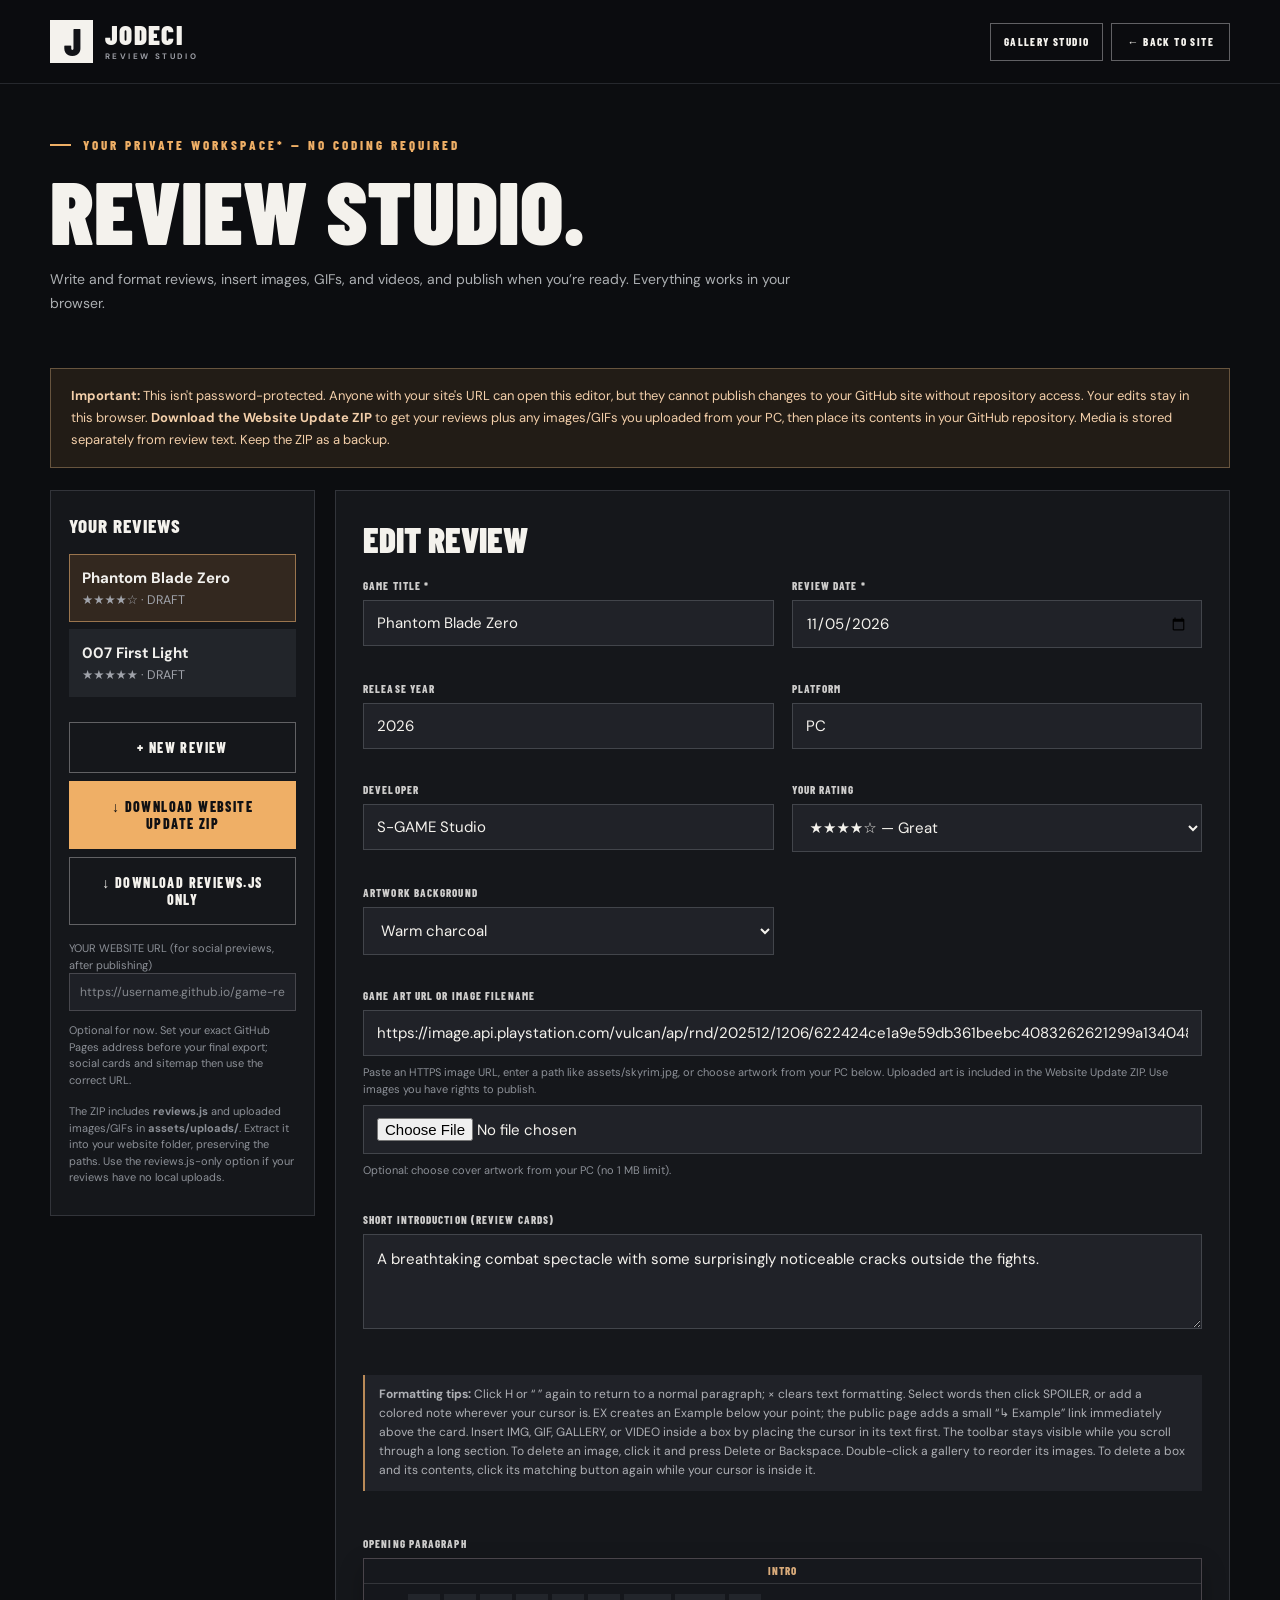
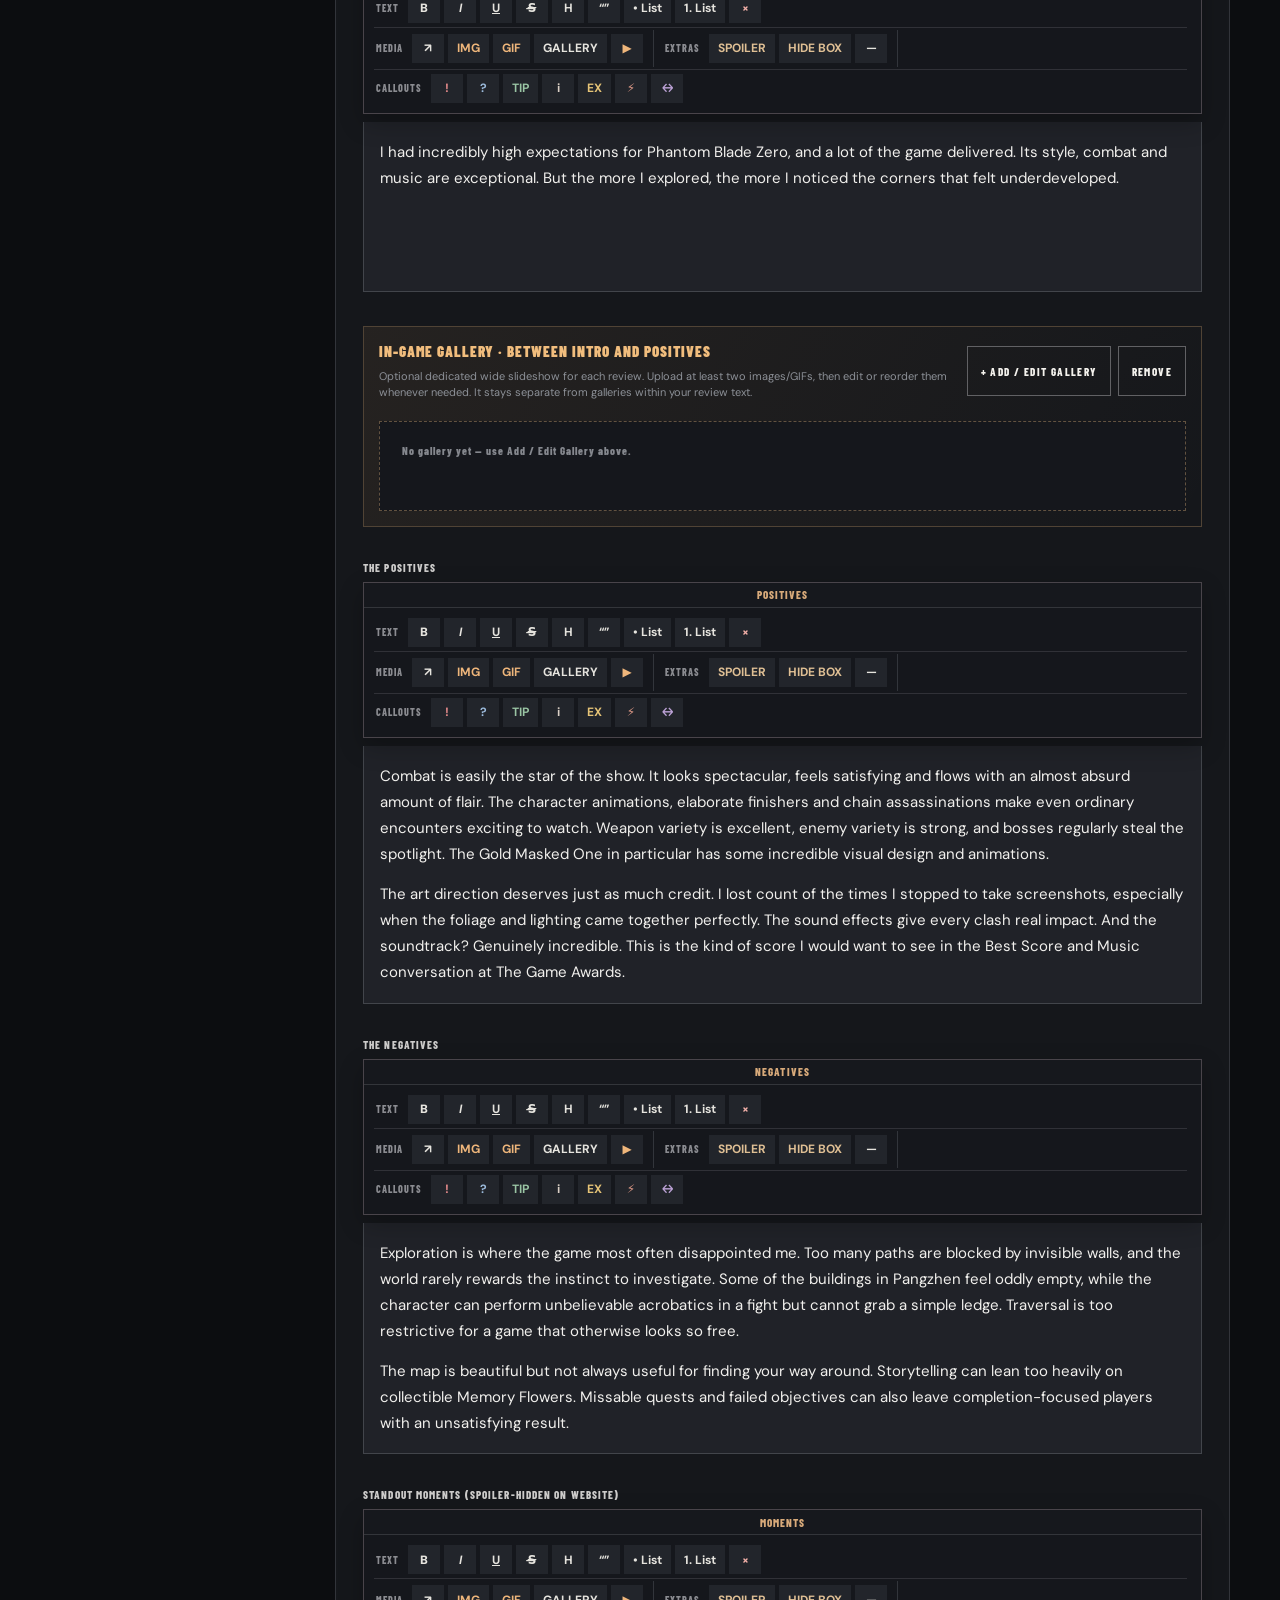
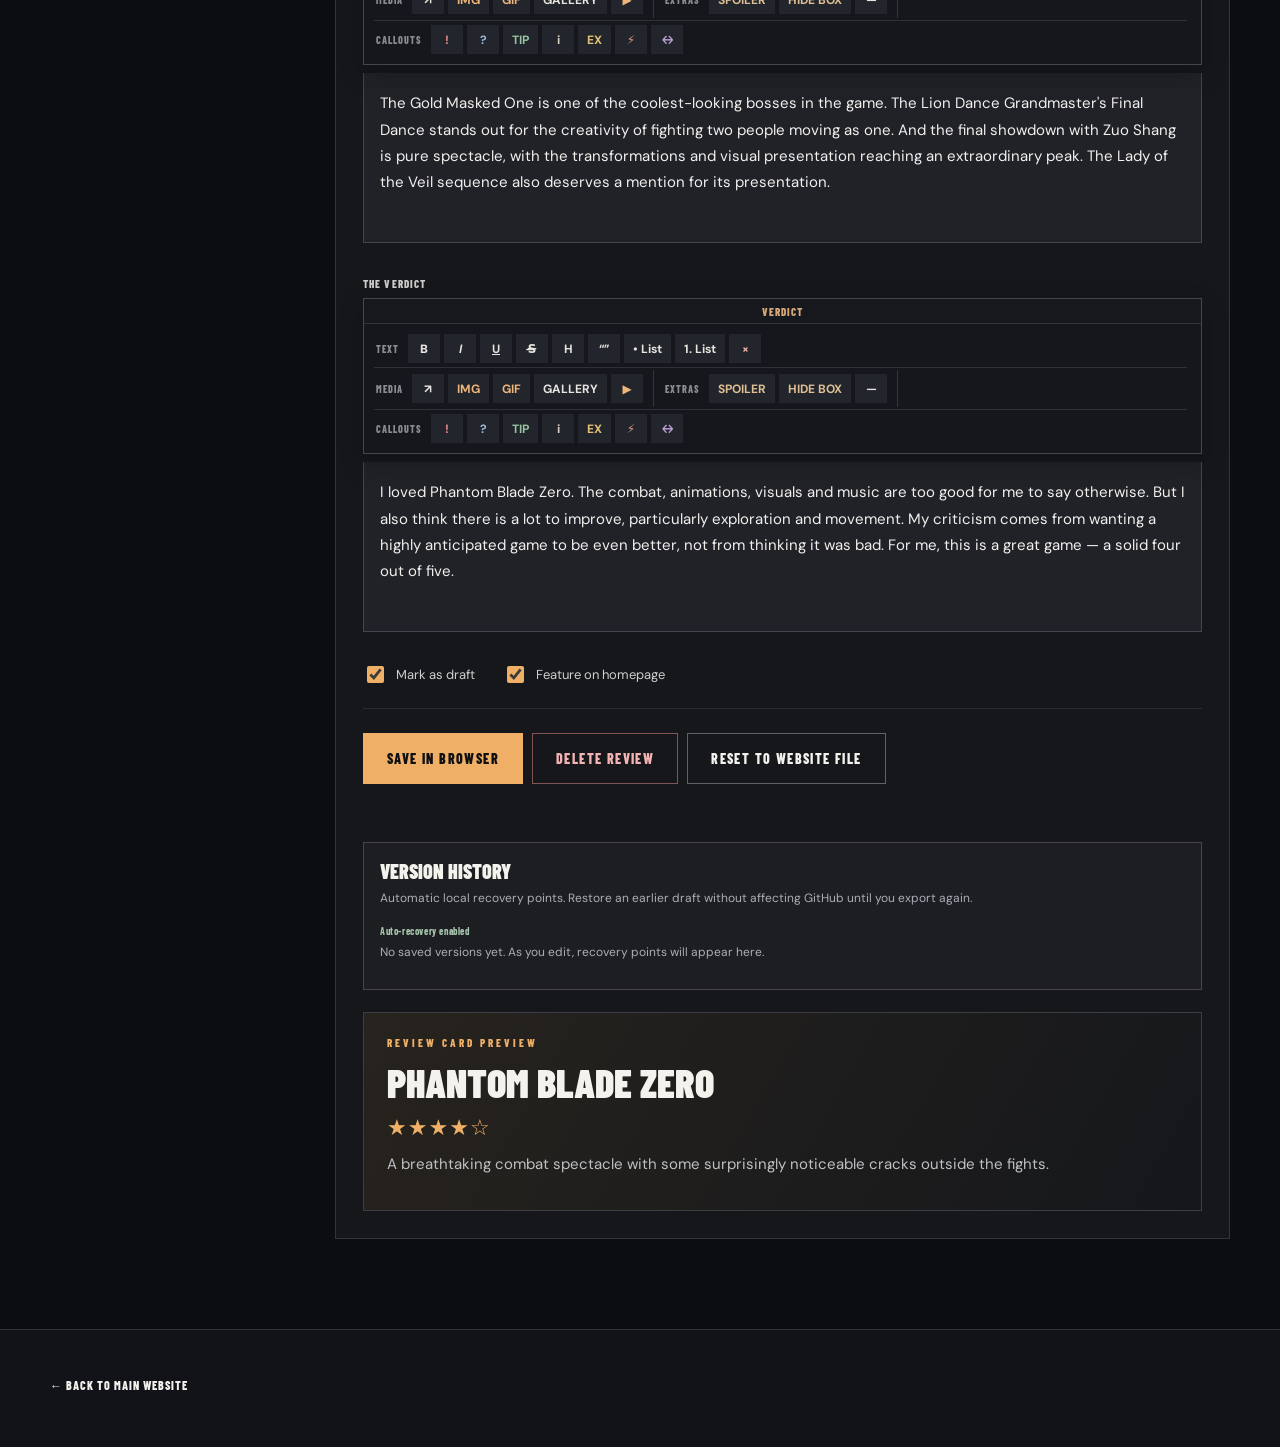
==== commit f5012d2b: "Add files via upload" ====
--- a/studio.html
+++ b/studio.html
@@ -8,7 +8,7 @@
   <link rel="stylesheet" href="styles.css"><script defer src="reviews.js"></script><script defer src="richtext.js"></script><script defer src="media-store.js"></script><script defer src="seo-pages.js"></script><script defer src="studio.js"></script>
 </head>
 <body>
-  <header class="site-header"><div class="container header-inner"><a href="index.html#home" class="brand"><span class="brand-mark">J</span><span class="brand-name">JODECI<span class="brand-subtitle">REVIEW STUDIO</span></span></a><a class="btn btn-outline" href="index.html#home" style="min-height:38px;padding:10px 15px">← BACK TO SITE</a></div></header>
+  <header class="site-header"><div class="container header-inner"><a href="index.html#home" class="brand"><span class="brand-mark">J</span><span class="brand-name">JODECI<span class="brand-subtitle">REVIEW STUDIO</span></span></a><div class="gallery-studio-header-links"><a class="btn btn-outline" href="gallery-studio.html">GALLERY STUDIO</a><a class="btn btn-outline" href="index.html#home" style="min-height:38px;padding:10px 15px">← BACK TO SITE</a></div></div></header>
   <main class="container"><div class="studio-banner"><span class="eyebrow">YOUR PRIVATE WORKSPACE* — NO CODING REQUIRED</span><h1>REVIEW STUDIO.</h1><p>Write and format reviews, insert images, GIFs, and videos, and publish when you’re ready. Everything works in your browser.</p></div>
   <div class="studio-note"><strong>Important:</strong> This isn't password-protected. Anyone with your site's URL can open this editor, but they cannot publish changes to your GitHub site without repository access. Your edits stay in this browser. <strong>Download the Website Update ZIP</strong> to get your reviews plus any images/GIFs you uploaded from your PC, then place its contents in your GitHub repository. Media is stored separately from review text. Keep the ZIP as a backup.</div>
   <div class="studio-layout"><aside class="studio-sidebar"><h2>YOUR REVIEWS</h2><div class="studio-list" id="studio-list"></div><button class="btn btn-outline" id="add-review" type="button">+ NEW REVIEW</button><button class="btn btn-primary" id="export-package" type="button">↓ DOWNLOAD WEBSITE UPDATE ZIP</button><button class="btn btn-outline" id="export-reviews" type="button">↓ DOWNLOAD REVIEWS.JS ONLY</button><label class="form-hint" for="site-url" style="display:block;margin-top:15px">YOUR WEBSITE URL (for social previews, after publishing)</label><input id="site-url" type="url" placeholder="https://username.github.io/game-reviews/" style="width:100%;padding:10px;background:#1e2026;border:1px solid #47474d;color:#fff;font-size:12px"><p class="form-hint">Optional for now. Set your exact GitHub Pages address before your final export; social cards and sitemap then use the correct URL.</p><p class="form-hint" style="margin-top:15px">The ZIP includes <strong>reviews.js</strong> and uploaded images/GIFs in <strong>assets/uploads/</strong>. Extract it into your website folder, preserving the paths. Use the reviews.js-only option if your reviews have no local uploads.</p></aside>
--- a/styles.css
+++ b/styles.css
@@ -915,3 +915,115 @@
 @media(prefers-reduced-motion:reduce){
  .review-lightbox .lightbox-layer,.review-gallery:not(.gallery-grid-mode) .gallery-stage .gallery-slide {transition:none!important}
 }
+
+/* V18 — JODECI Screenshot Galleries */
+.albums-hero {background:radial-gradient(ellipse at 85% 20%,#30271d 0%,#121216 48%,#0c0d10 80%)}
+.album-index-tools {margin:0 0 28px}
+.album-search-label {display:block;font:800 12px var(--heading);letter-spacing:2px;color:var(--accent);margin:0 0 13px}
+.album-search-row {display:grid;grid-template-columns:minmax(0,1fr) 215px;gap:12px;max-width:850px}
+.album-index-tools .result-count {margin:13px 0 0}
+.albums-section {min-height:430px;padding-top:56px}
+.albums-grid {display:grid;grid-template-columns:repeat(3,minmax(0,1fr));gap:22px}
+.album-tile {display:block;min-width:0;border:1px solid #36373c;background:#181a1f;overflow:hidden;transition:transform .22s,border-color .22s,box-shadow .22s}
+.album-tile:hover,.album-tile:focus-visible {border-color:#ad835b;transform:translateY(-4px);box-shadow:0 17px 35px rgba(0,0,0,.28)}
+.album-tile-image {position:relative;aspect-ratio:16/10;overflow:hidden;background:linear-gradient(130deg,#353b40,#101116)}
+.album-tile-image img {width:100%;height:100%;display:block;object-fit:cover;transition:transform .45s ease,filter .45s ease}
+.album-tile:hover .album-tile-image img {transform:scale(1.045);filter:saturate(1.09)}
+.album-tile-image:after {content:'';position:absolute;inset:43% 0 0;background:linear-gradient(transparent,rgba(6,7,10,.52));pointer-events:none}
+.album-tile-count {position:absolute;z-index:2;left:15px;bottom:13px;background:rgba(10,11,14,.79);border:1px solid #6f604f;padding:7px 11px;color:#efc294;font:800 12px var(--heading);letter-spacing:1.5px}
+.album-tile-details {padding:21px 23px 24px}
+.album-tile-label {font:800 10px var(--heading);letter-spacing:2px;color:#b79a7f}
+.album-tile h2 {font:900 clamp(28px,3vw,38px)/1 var(--heading);text-transform:uppercase;margin:8px 0 23px;overflow-wrap:anywhere}
+.album-tile-explore {display:flex;justify-content:space-between;align-items:center;border-top:1px solid #37373b;padding-top:15px;font:800 12px var(--heading);letter-spacing:1px;color:#e7b27c}
+.album-empty {grid-column:1/-1;background:#17191d;border:1px dashed #48484b;padding:60px 28px;text-align:center}
+.album-empty h2 {font:900 33px var(--heading);margin:0 0 9px}
+.album-empty p {font-size:14px;color:#b0b0b4}
+.album-detail {background:#0c0d10}
+.album-detail-hero {background:radial-gradient(ellipse at 90% 40%,#24201b,transparent 55%);padding:47px 0 37px;border-bottom:1px solid #333238}
+.album-breadcrumbs {display:flex;align-items:center;gap:12px;font:800 12px var(--heading);letter-spacing:1.3px;color:#96999d;margin-bottom:36px;text-transform:uppercase}
+.album-breadcrumbs a:hover {color:var(--accent)}
+.album-breadcrumbs span:last-child {color:#e5b27b}
+.album-heading-row {display:flex;justify-content:space-between;align-items:end;gap:30px}
+.album-title {font:900 clamp(54px,8vw,112px)/.87 var(--heading);text-transform:uppercase;max-width:900px;overflow-wrap:anywhere;letter-spacing:-.5px;margin:20px 0 21px}
+.album-detail-description {font-size:15px;line-height:1.75;color:#b8b9bc;max-width:650px;margin:0}
+.album-detail-meta {flex-shrink:0;display:flex;flex-direction:column;align-items:end;border-left:1px solid #51402e;padding:0 0 3px 25px}
+.album-detail-meta strong {font:900 83px/.9 var(--heading);color:var(--accent)}
+.album-detail-meta span {font:800 12px var(--heading);letter-spacing:1.4px;color:#b7b7b9}
+.album-detail-actions {display:flex;flex-wrap:wrap;align-items:center;gap:10px;margin-top:31px}
+.album-detail-actions .btn {font-size:12px;padding:11px 17px;min-height:42px}
+.album-share-feedback {font:800 11px var(--heading);color:#7fd0a0;letter-spacing:1px}
+.album-detail-section {padding:52px 0 105px;min-height:400px}
+.album-masonry {columns:3 260px;column-gap:14px}
+.album-photo {display:block;position:relative;width:100%;min-width:0;margin:0 0 14px;padding:0;border:1px solid #2a2c30;background:#14161a;text-align:left;cursor:zoom-in;break-inside:avoid;overflow:hidden;transition:border-color .2s}
+.album-photo img {display:block;width:100%;height:auto;max-width:100%;transition:transform .36s ease,filter .3s ease}
+.album-photo:hover,.album-photo:focus-visible {border-color:#c59564;outline-offset:3px}
+.album-photo:hover img,.album-photo:focus-visible img {filter:brightness(.88);transform:scale(1.018)}
+.album-photo-overlay {position:absolute;bottom:0;left:0;right:0;display:flex;justify-content:space-between;align-items:end;padding:33px 14px 12px;background:linear-gradient(transparent,rgba(9,10,11,.87));color:#f7d0a7;font:800 12px var(--heading);letter-spacing:1.5px;opacity:0;transform:translateY(7px);transition:opacity .22s,transform .22s;pointer-events:none}
+.album-photo:hover .album-photo-overlay,.album-photo:focus-visible .album-photo-overlay {opacity:1;transform:none}
+.album-photo-caption {display:block;position:relative;padding:10px 13px 12px;font:500 12px/1.5 var(--body);color:#c2c0bd;background:#191b20}
+/* Gallery Studio — deliberately separate from Review Studio so review editing stays unchanged. */
+.gallery-studio-header-links {display:flex;flex-wrap:wrap;justify-content:flex-end;gap:8px}
+.gallery-studio-header-links .btn {min-height:38px;padding:10px 13px;font-size:11px}
+.gallery-studio-main {padding-bottom:90px}
+.gallery-studio-layout .studio-main {min-width:0}
+.album-editor-header {display:flex;justify-content:space-between;align-items:center;gap:15px;margin-bottom:24px}
+.album-editor-header h2 {font:900 38px/1 var(--heading);margin:0}
+.album-upload-zone {margin:23px 0;padding:22px;display:flex;flex-wrap:wrap;align-items:center;gap:17px;background:repeating-linear-gradient(135deg,#191c21,#191c21 8px,#1c1e23 8px,#1c1e23 16px);border:1px dashed #806342;transition:background .2s,border-color .2s}
+.album-upload-zone.is-over {border-color:#eeb477;background:#2d241d}
+.album-upload-icon {width:53px;height:53px;flex:0 0 53px;border:1px solid #795b3a;color:#e6ae72;display:grid;place-items:center;font:900 42px/1 var(--heading)}
+.album-upload-zone > div:nth-child(2) {flex:1 1 190px}
+.album-upload-zone h3 {font:900 23px var(--heading);letter-spacing:.6px;margin:0 0 5px}
+.album-upload-zone p {font-size:12px;line-height:1.6;color:#aeb0b5;margin:0}
+.album-file-choose {cursor:pointer;min-height:40px;padding:10px 15px;flex:0 0 auto}
+.album-url-form {display:grid;grid-template-columns:minmax(0,1fr) auto;gap:9px;align-items:end;margin-bottom:26px}
+.album-url-form label {grid-column:1/-1;font:800 11px var(--heading);letter-spacing:1px;color:#b8a9a0}
+.album-url-form textarea {width:100%;min-width:0;color:#eee9e2;background:#212328;border:1px solid #45464c;padding:12px;resize:vertical;min-height:72px}
+.album-url-form .btn {min-height:43px;padding:11px 13px}
+.album-editor-toolbar {display:flex;flex-wrap:wrap;justify-content:space-between;align-items:center;gap:12px;margin-bottom:17px;border-bottom:1px solid #464247;padding-bottom:15px}
+.album-editor-toolbar h3 {font:900 26px var(--heading);margin:0 0 4px}
+.album-editor-toolbar h3 span {color:var(--accent)}
+.album-editor-toolbar .form-hint {margin:0}
+.album-editor-toolbar .btn {font-size:11px;padding:10px;min-height:38px}
+.album-editor-grid {display:grid;grid-template-columns:repeat(3,minmax(0,1fr));gap:12px}
+.album-editor-item {min-width:0;padding:9px;background:#191b20;border:1px solid #46474b;transition:border-color .2s}
+.album-editor-item:hover {border-color:#9c7957}
+.album-editor-item.is-dragging {opacity:.55;border-color:#f3b677}
+.album-editor-photo {aspect-ratio:16/10;position:relative;background:#101114;overflow:hidden}
+.album-editor-photo img {display:block;width:100%;height:100%;object-fit:contain;cursor:zoom-in}
+.album-editor-ordinal,.album-editor-cover-label {position:absolute;top:7px;left:7px;background:#101115d9;color:#eec49a;padding:4px 7px;font:900 11px var(--heading)}
+.album-editor-cover-label {left:auto;right:7px;background:#a17439;color:#100e0b}
+.album-editor-item-actions {display:flex;gap:4px;justify-content:space-between;margin:9px 0}
+.album-editor-item-actions button {flex:1;background:#292b30;border:1px solid #42434b;color:#ebe9e3;font:800 12px var(--heading);padding:7px 4px;cursor:pointer}
+.album-editor-item-actions button:hover:not(:disabled) {border-color:#b88b5d;color:#f3bd85}
+.album-editor-item-actions button:disabled {opacity:.4;cursor:default}
+.album-editor-item-actions .album-delete-photo {flex:0 0 28px;color:#f4a7a7}
+.album-editor-item .form-hint {display:block;margin-bottom:5px;letter-spacing:1px}
+.album-editor-item input {width:100%;background:#24262b;color:#f1eee8;border:1px solid #40444a;padding:8px;font-size:12px}
+.album-editor-empty {grid-column:1/-1;background:#181a1e;color:#9f9fa3;border:1px dashed #48484e;text-align:center;padding:38px 15px;font-size:13px}
+.gallery-editor-status {margin:14px 0;font:600 12px/1.6 var(--body);color:#e3b57f}
+.album-preview-dialog {width:min(96vw,1300px);max-width:1300px;max-height:95vh;background:#0a0b0e;border:1px solid #55525a;padding:20px;color:#eee9e0;text-align:center}
+.album-preview-dialog::backdrop {background:rgba(0,0,0,.9)}
+.album-preview-dialog img {display:block;max-width:100%;max-height:80vh;object-fit:contain;margin:auto}
+.album-preview-dialog p {color:#bbb8b6;margin:9px 0 0;font-size:13px}
+.album-preview-close {position:absolute;right:7px;top:7px;width:35px;height:35px;border:1px solid #67666b;color:#fff;background:#202227;font-size:25px;cursor:pointer}
+@media(max-width:1050px){.albums-grid {grid-template-columns:repeat(2,minmax(0,1fr))}.album-editor-grid {grid-template-columns:repeat(2,minmax(0,1fr))}}
+@media(max-width:700px){
+ .albums-grid {grid-template-columns:1fr;gap:16px}
+ .albums-section {padding-top:35px}
+ .album-search-row {grid-template-columns:1fr}
+ .album-detail-hero {padding:29px 0}
+ .album-heading-row {align-items:start;flex-direction:column;gap:15px}
+ .album-detail-meta {border-left:0;border-top:1px solid #64513b;align-items:start;padding:8px 0 0}
+ .album-detail-meta strong {font-size:45px}
+ .album-title {font-size:clamp(48px,12vw,72px)}
+ .album-detail-section {padding:30px 0 65px}
+ .album-masonry {columns:2 160px;column-gap:8px}
+ .album-photo {margin-bottom:8px}
+ .album-photo-overlay {opacity:1;transform:none;padding:18px 8px 6px;font-size:9px}
+ .gallery-studio-header-links .btn {font-size:10px;padding:8px 9px}
+ .album-editor-grid {grid-template-columns:repeat(2,minmax(0,1fr));gap:8px}
+ .album-editor-item {padding:6px}
+ .album-url-form {grid-template-columns:1fr}
+}
+@media(max-width:430px){.album-masonry {columns:1}.album-editor-grid {grid-template-columns:1fr}.gallery-studio-header-links a:first-child {display:none}}
+@media(prefers-reduced-motion:reduce){.album-tile,.album-tile-image img,.album-photo img,.album-photo-overlay {transition:none!important}}
